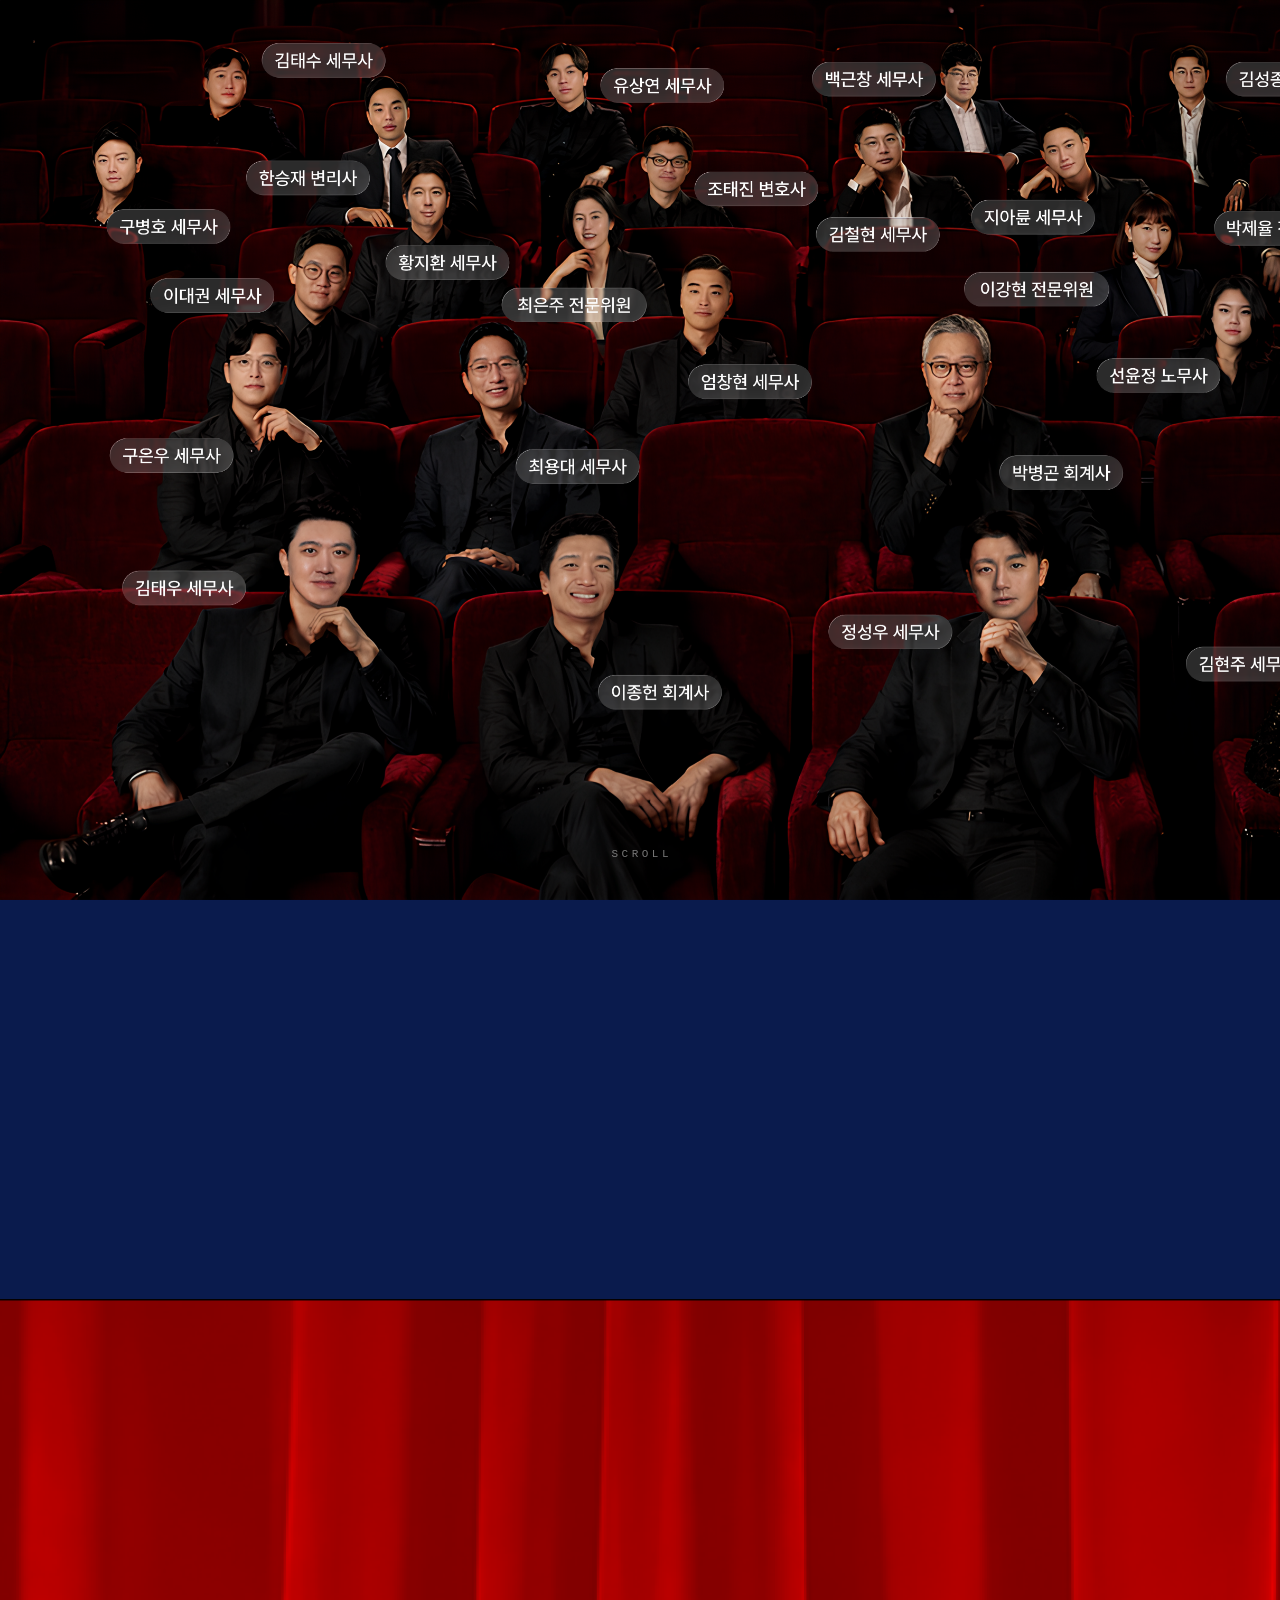
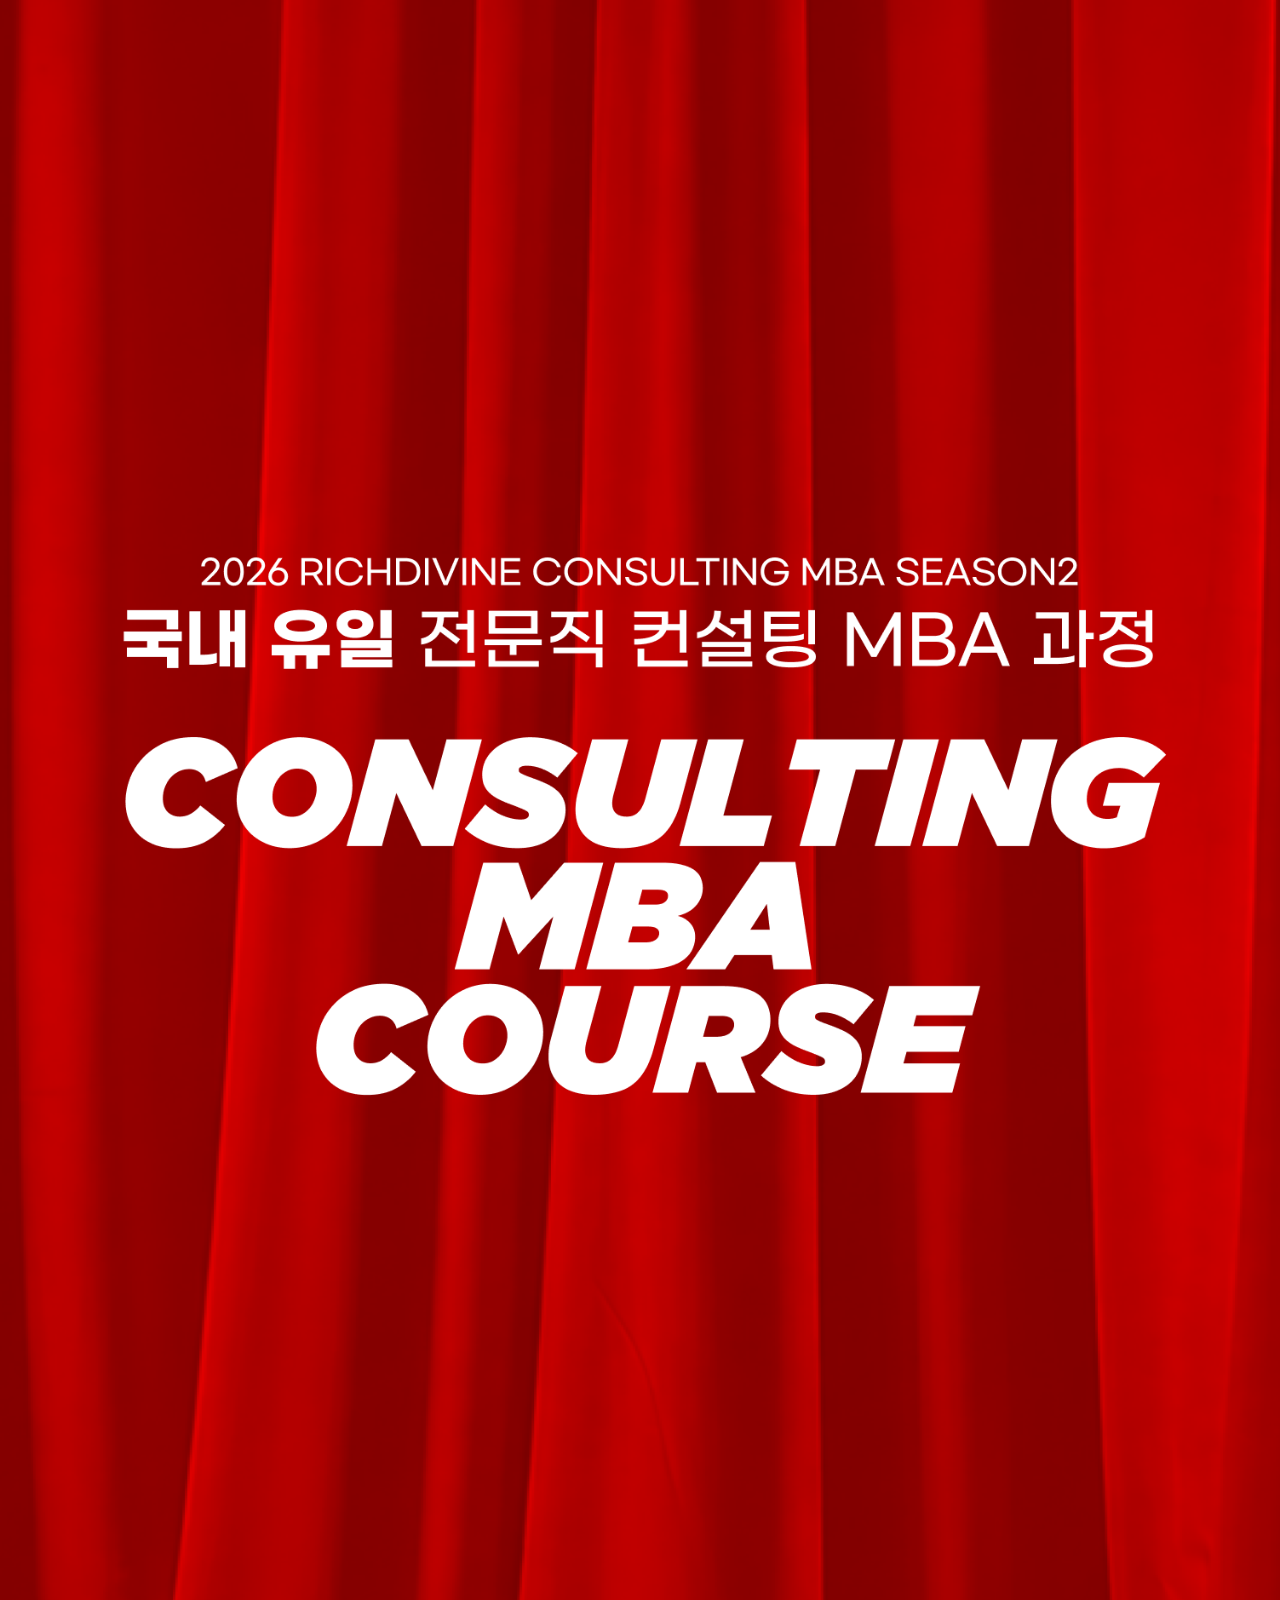
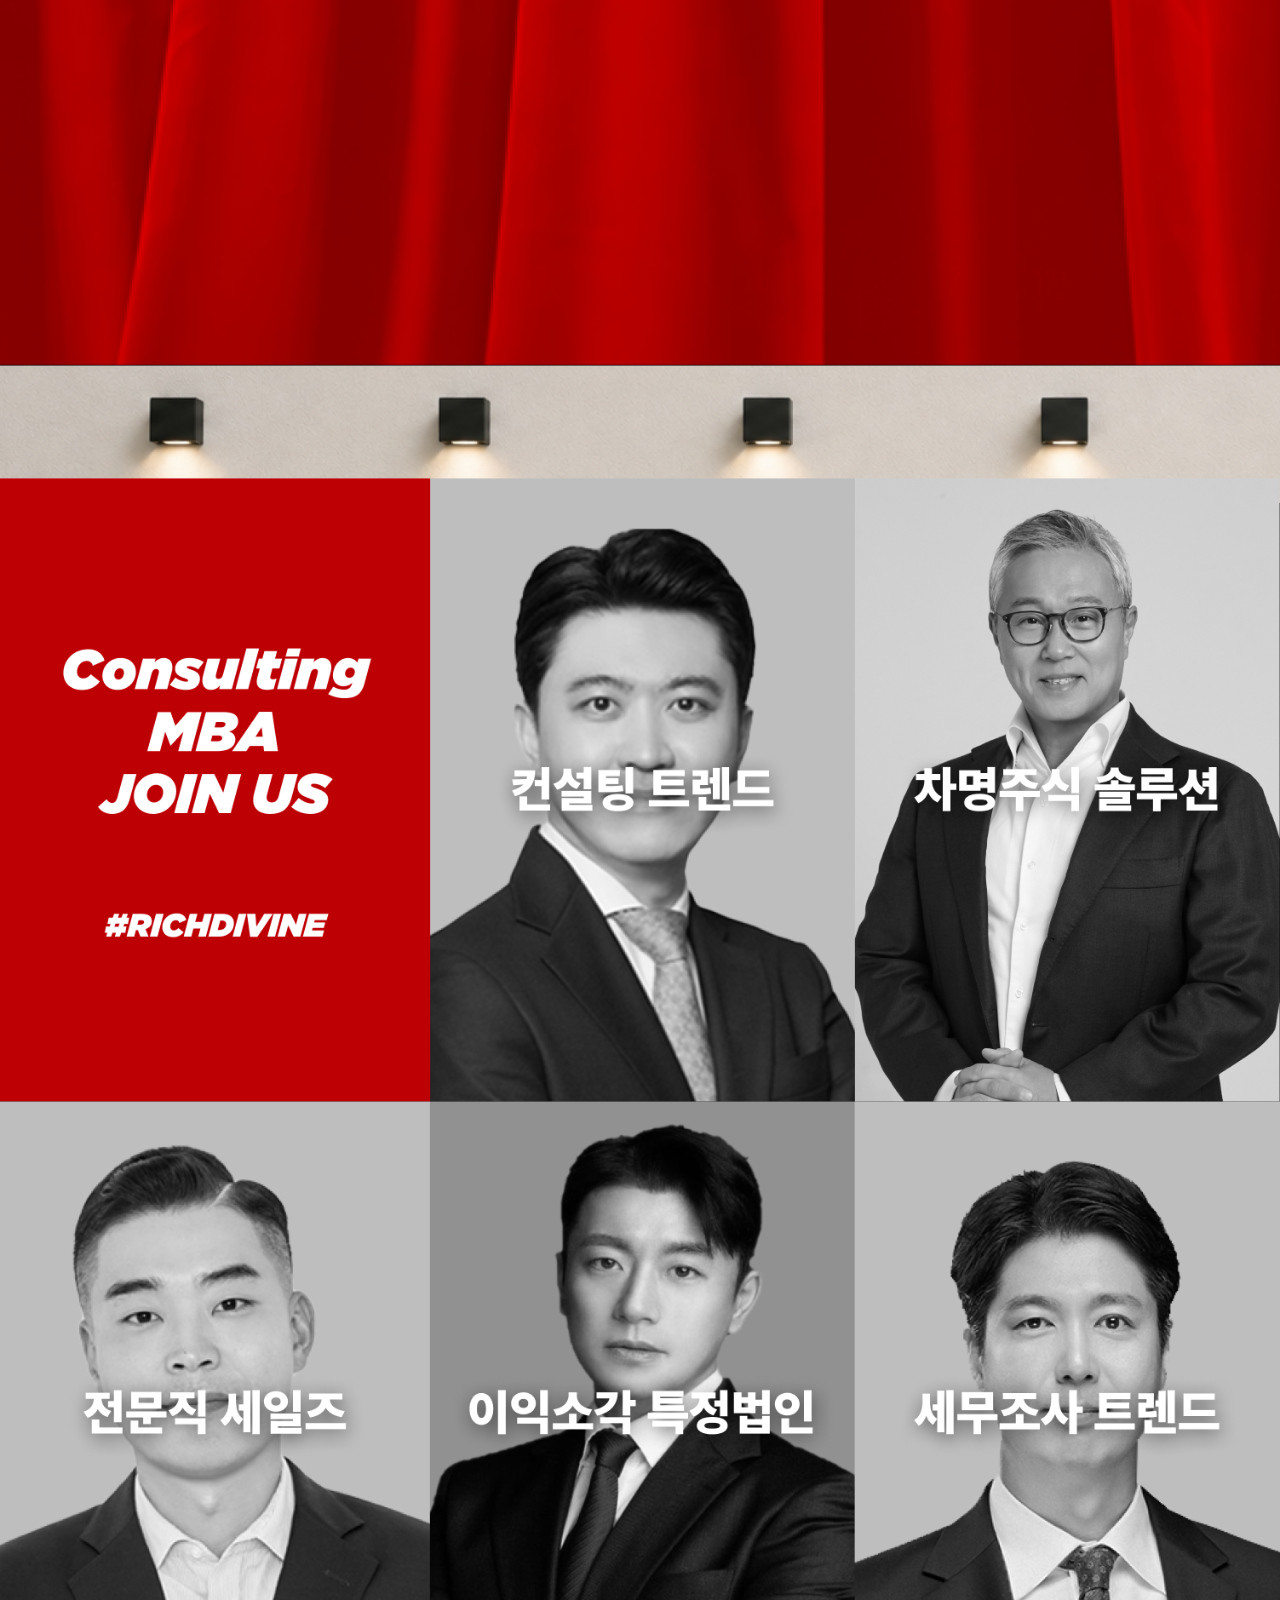
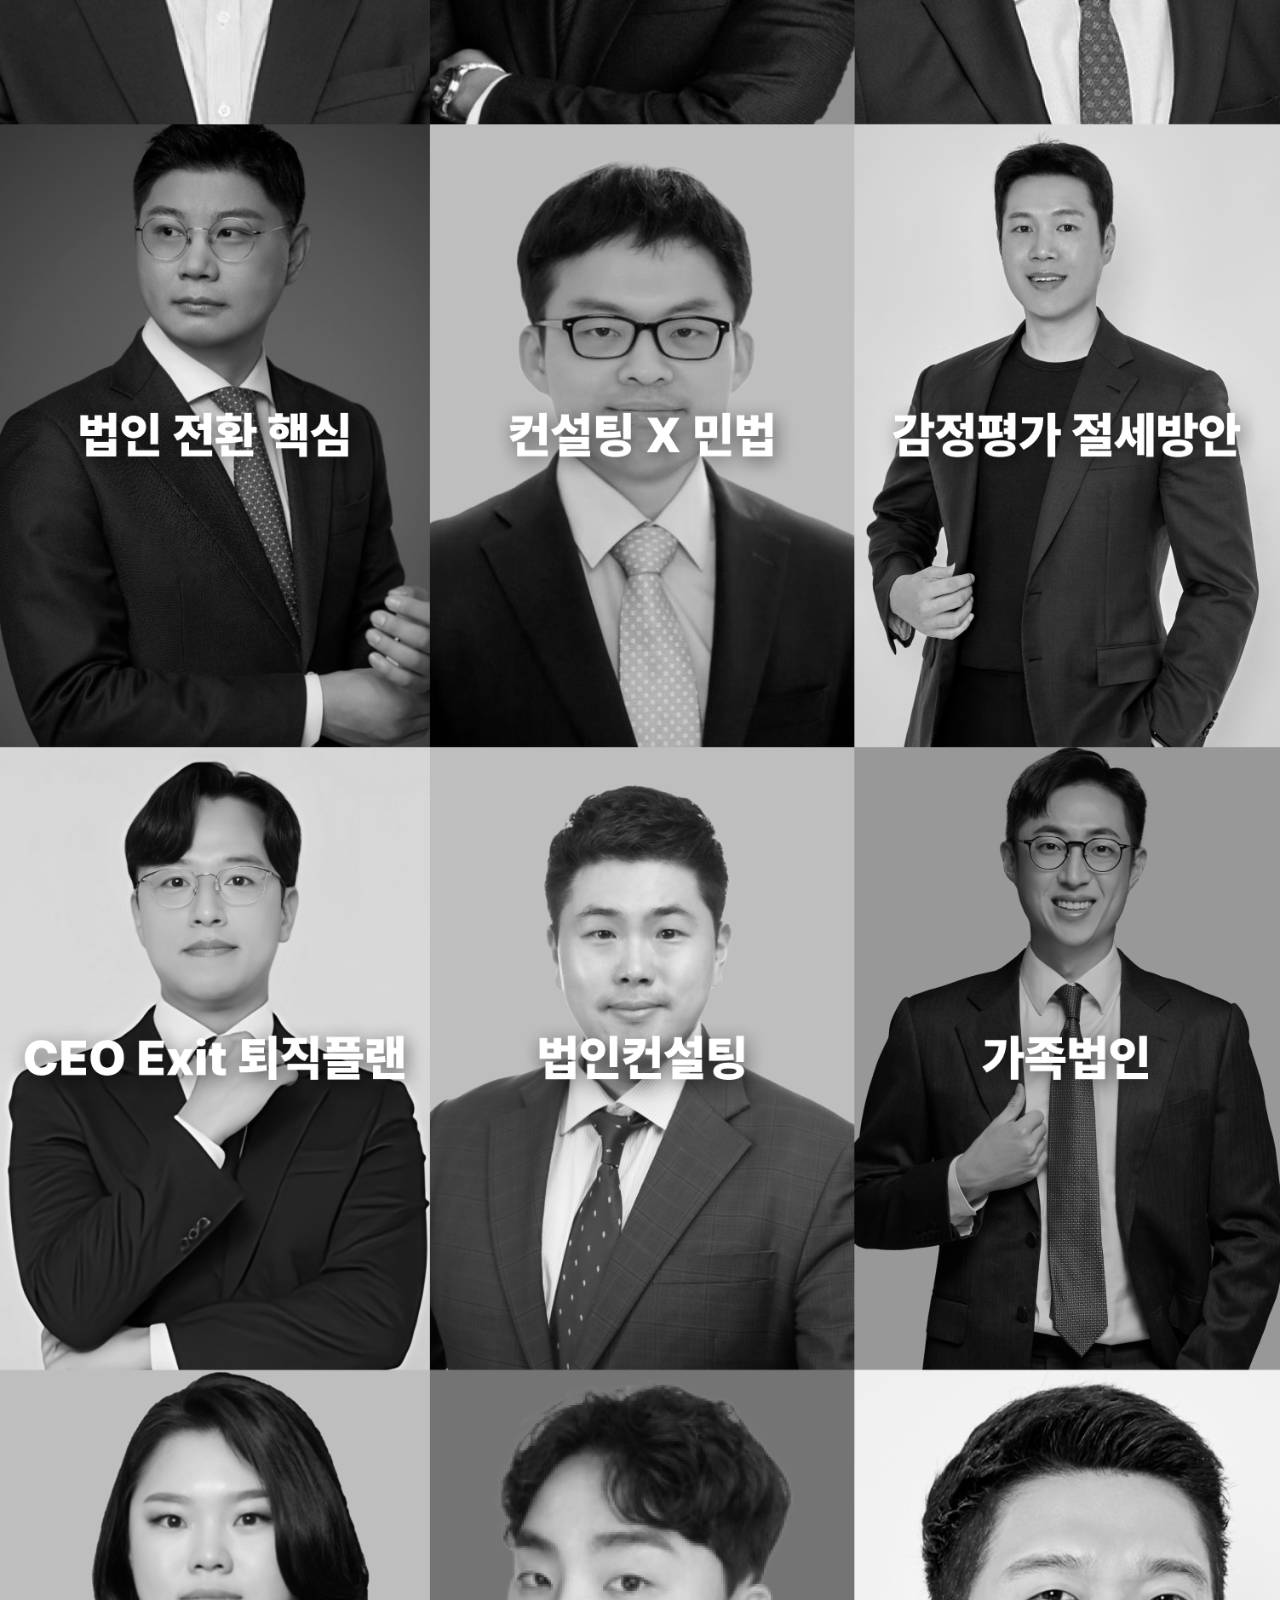
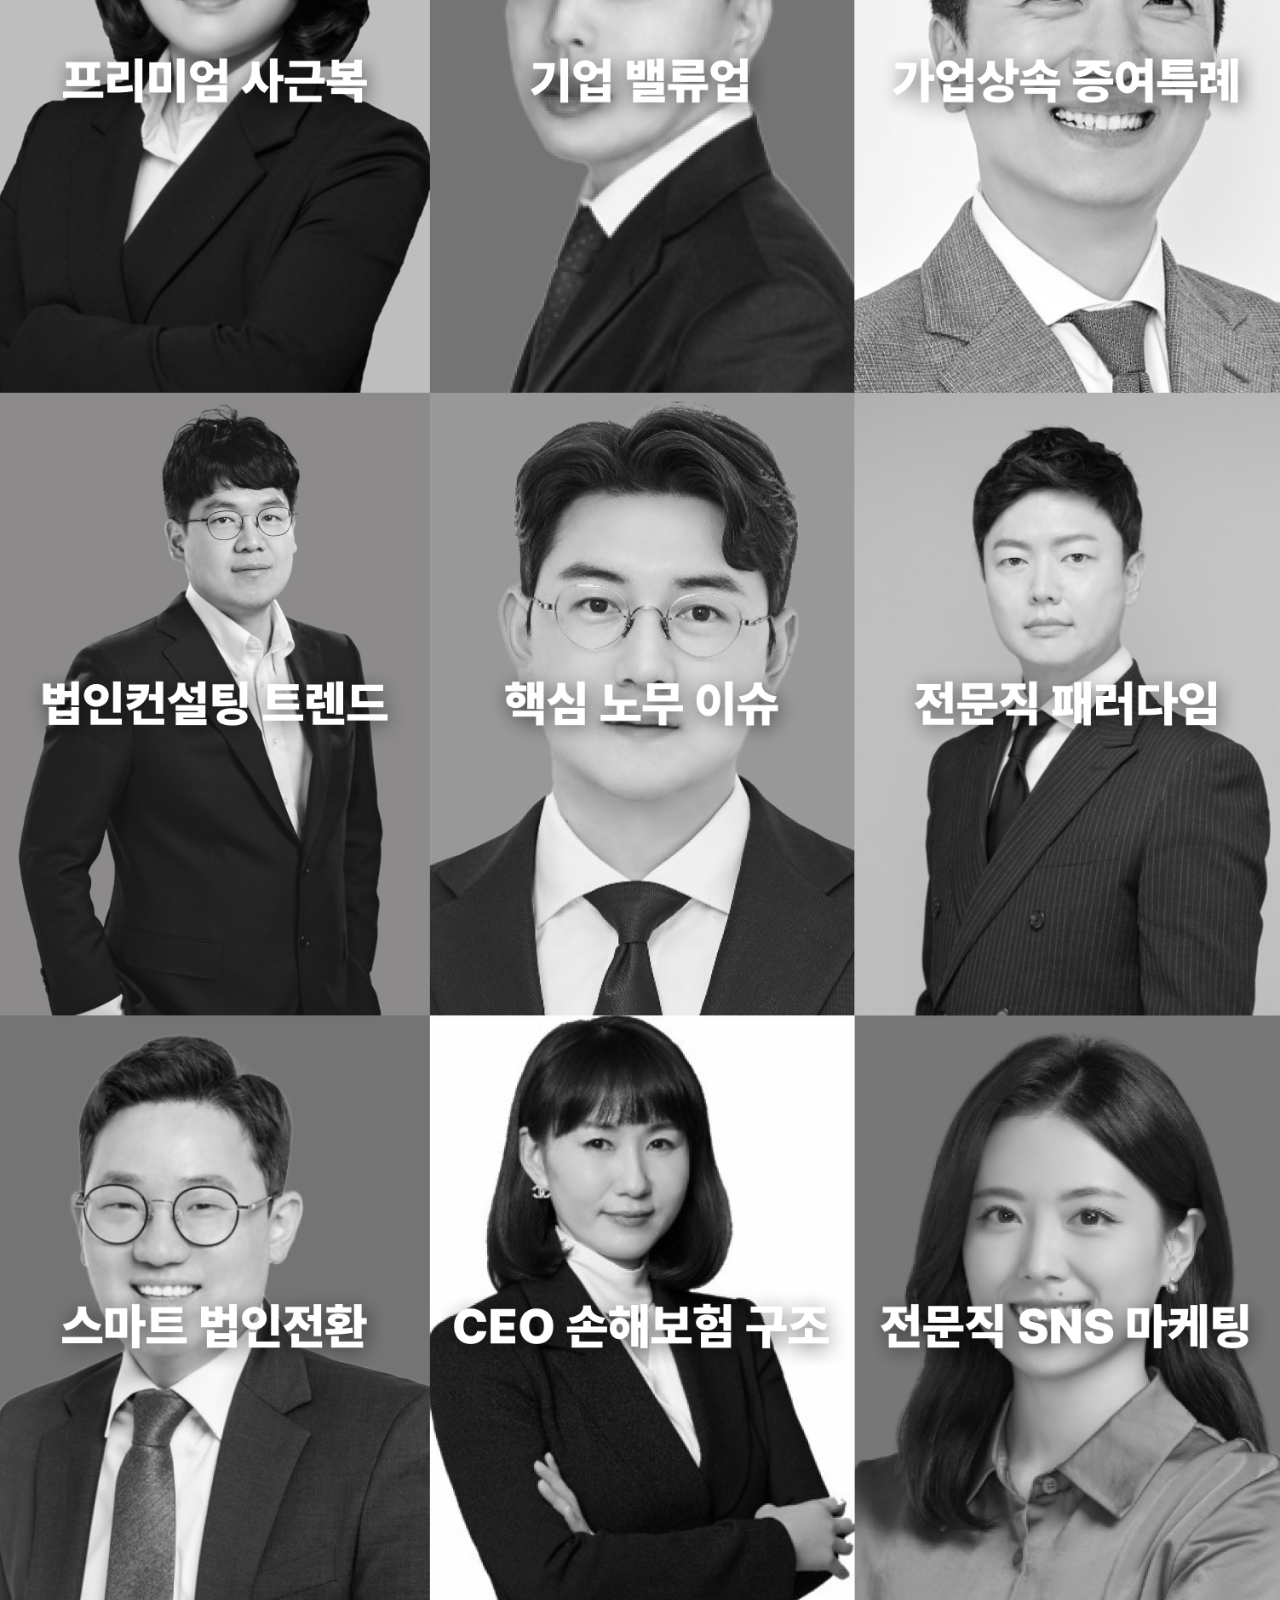
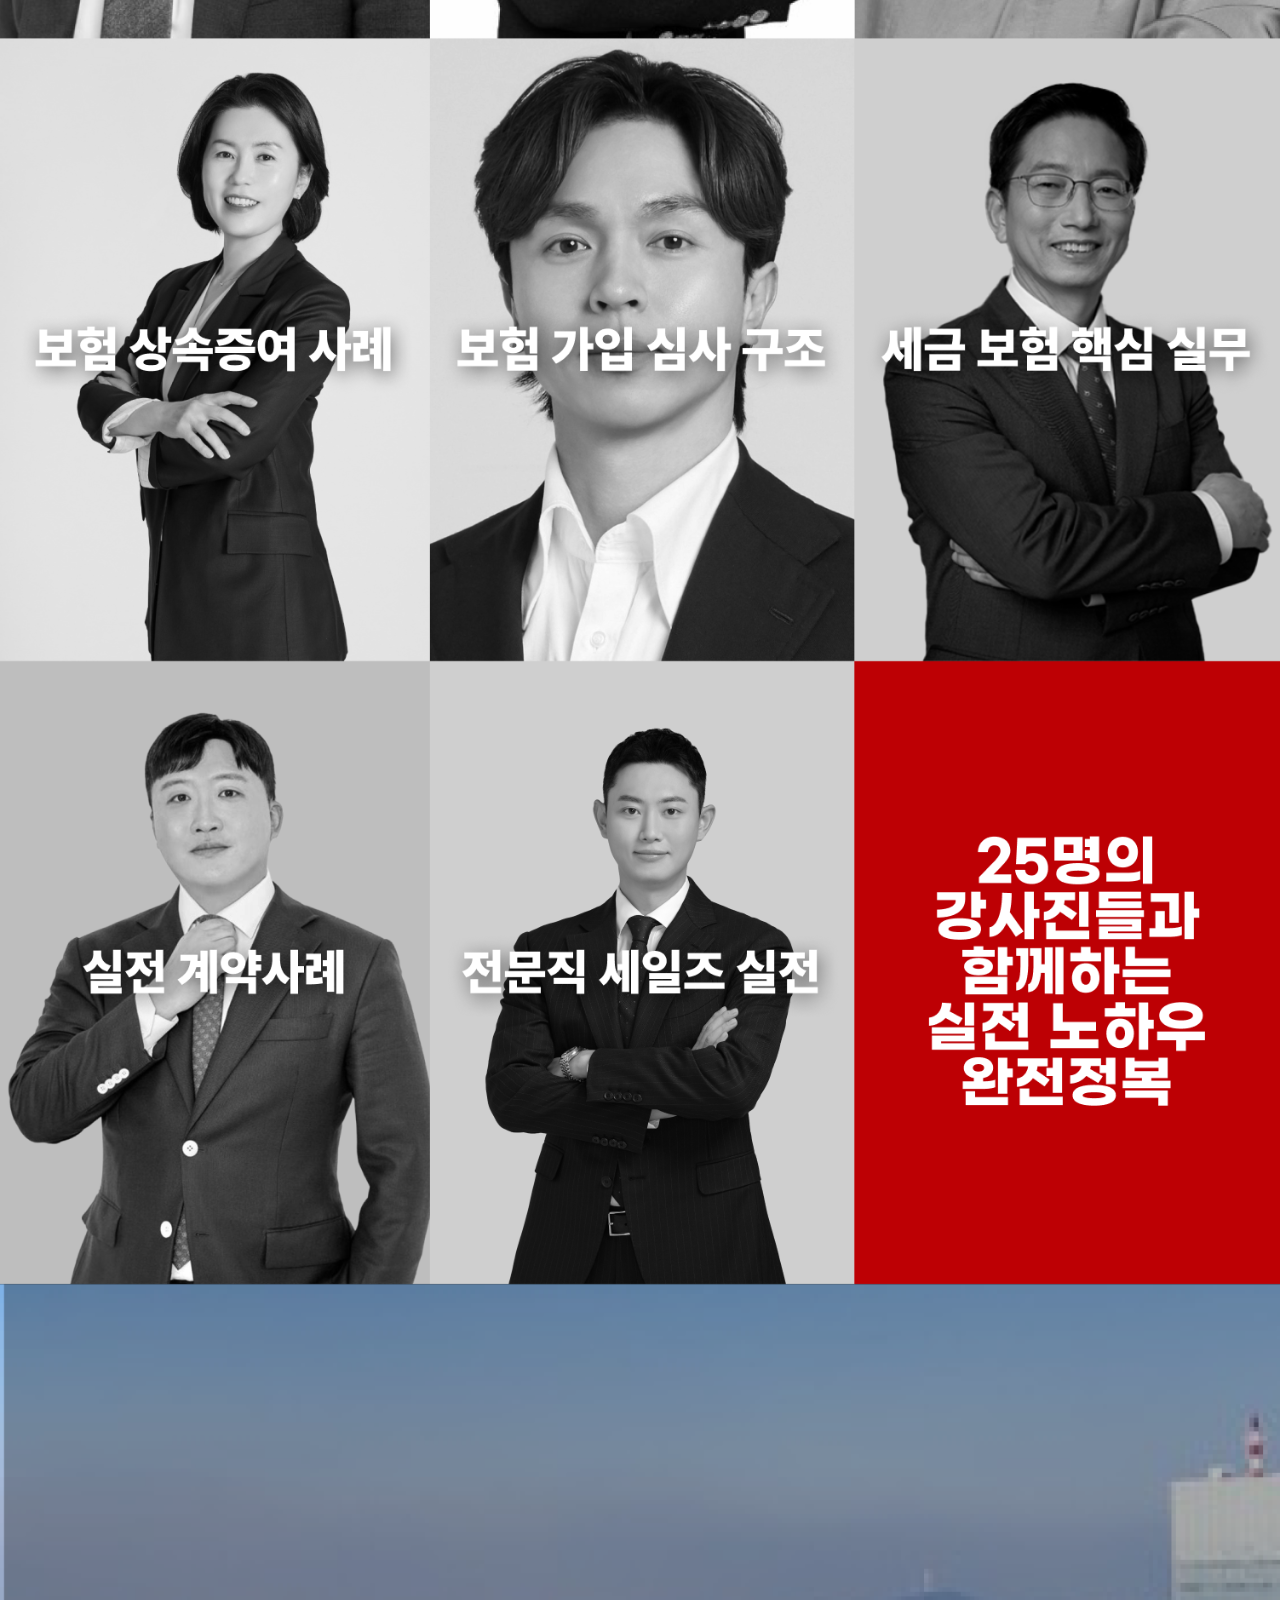
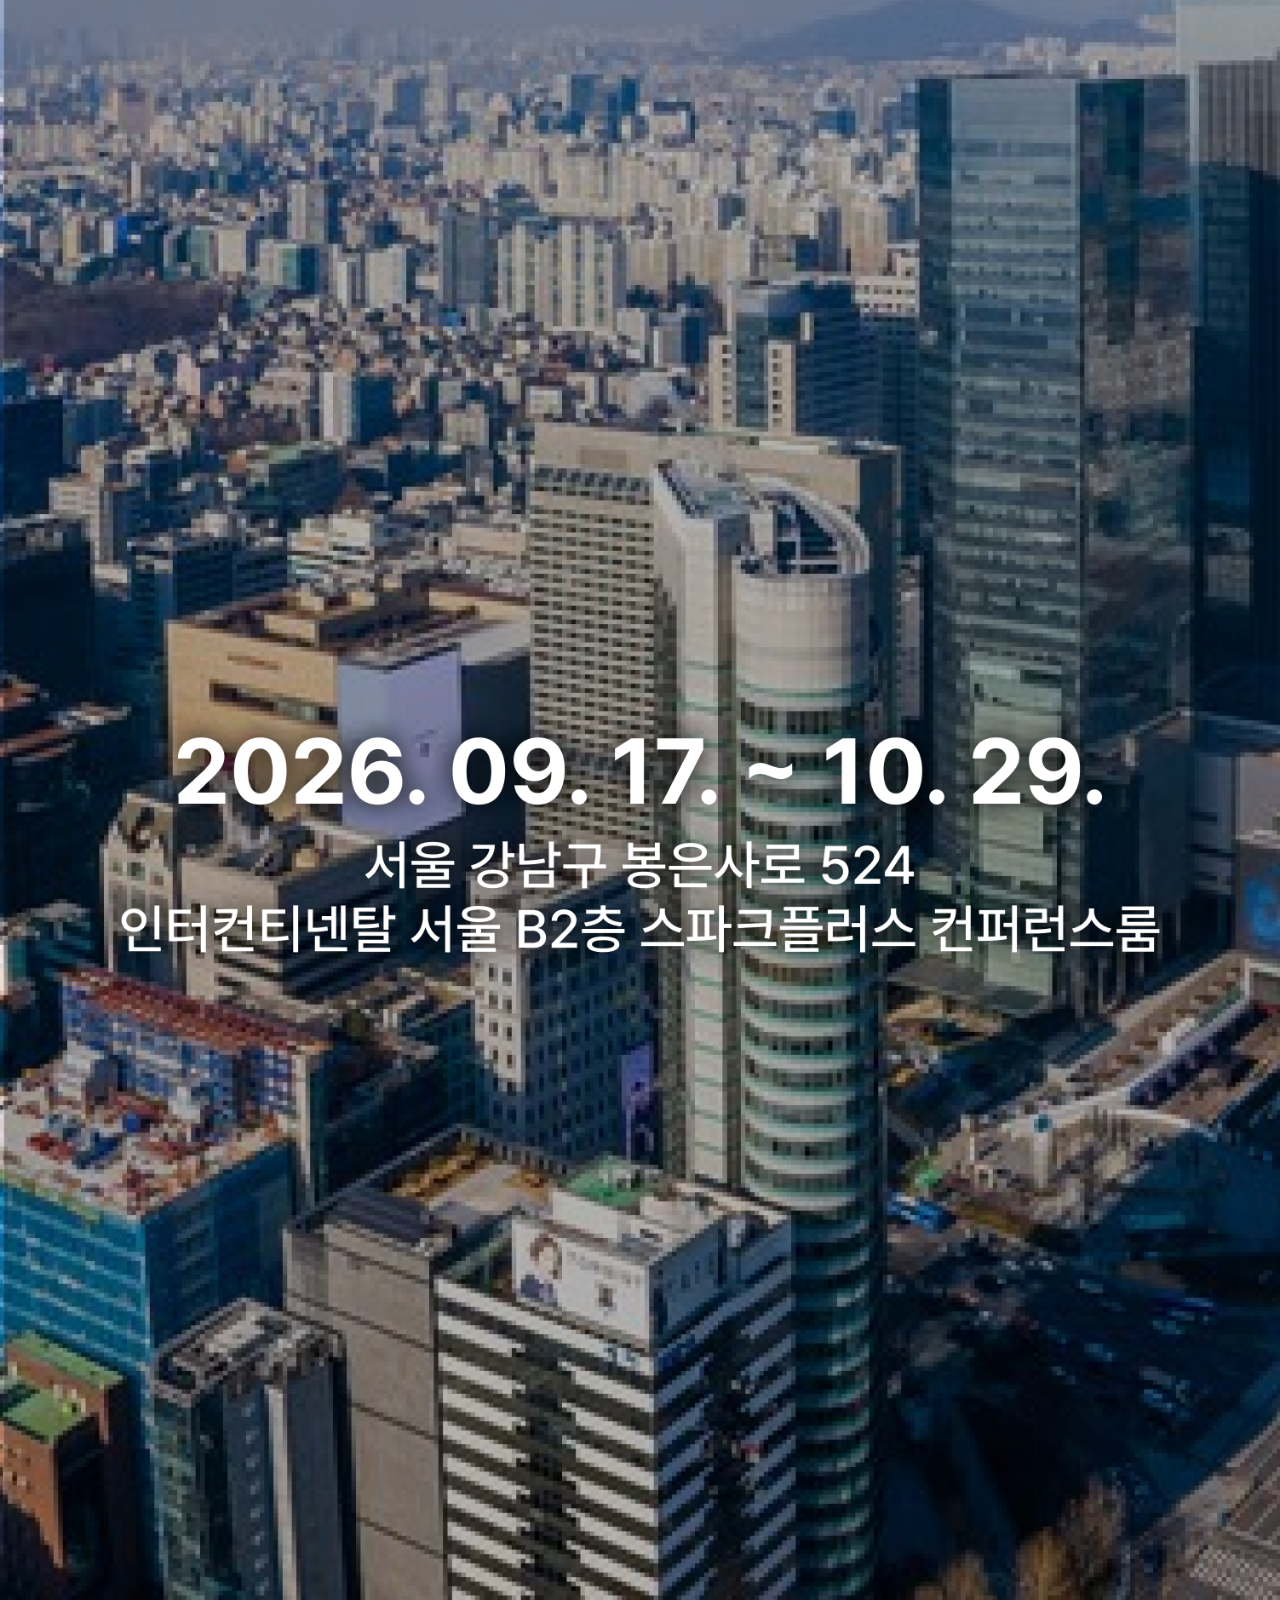
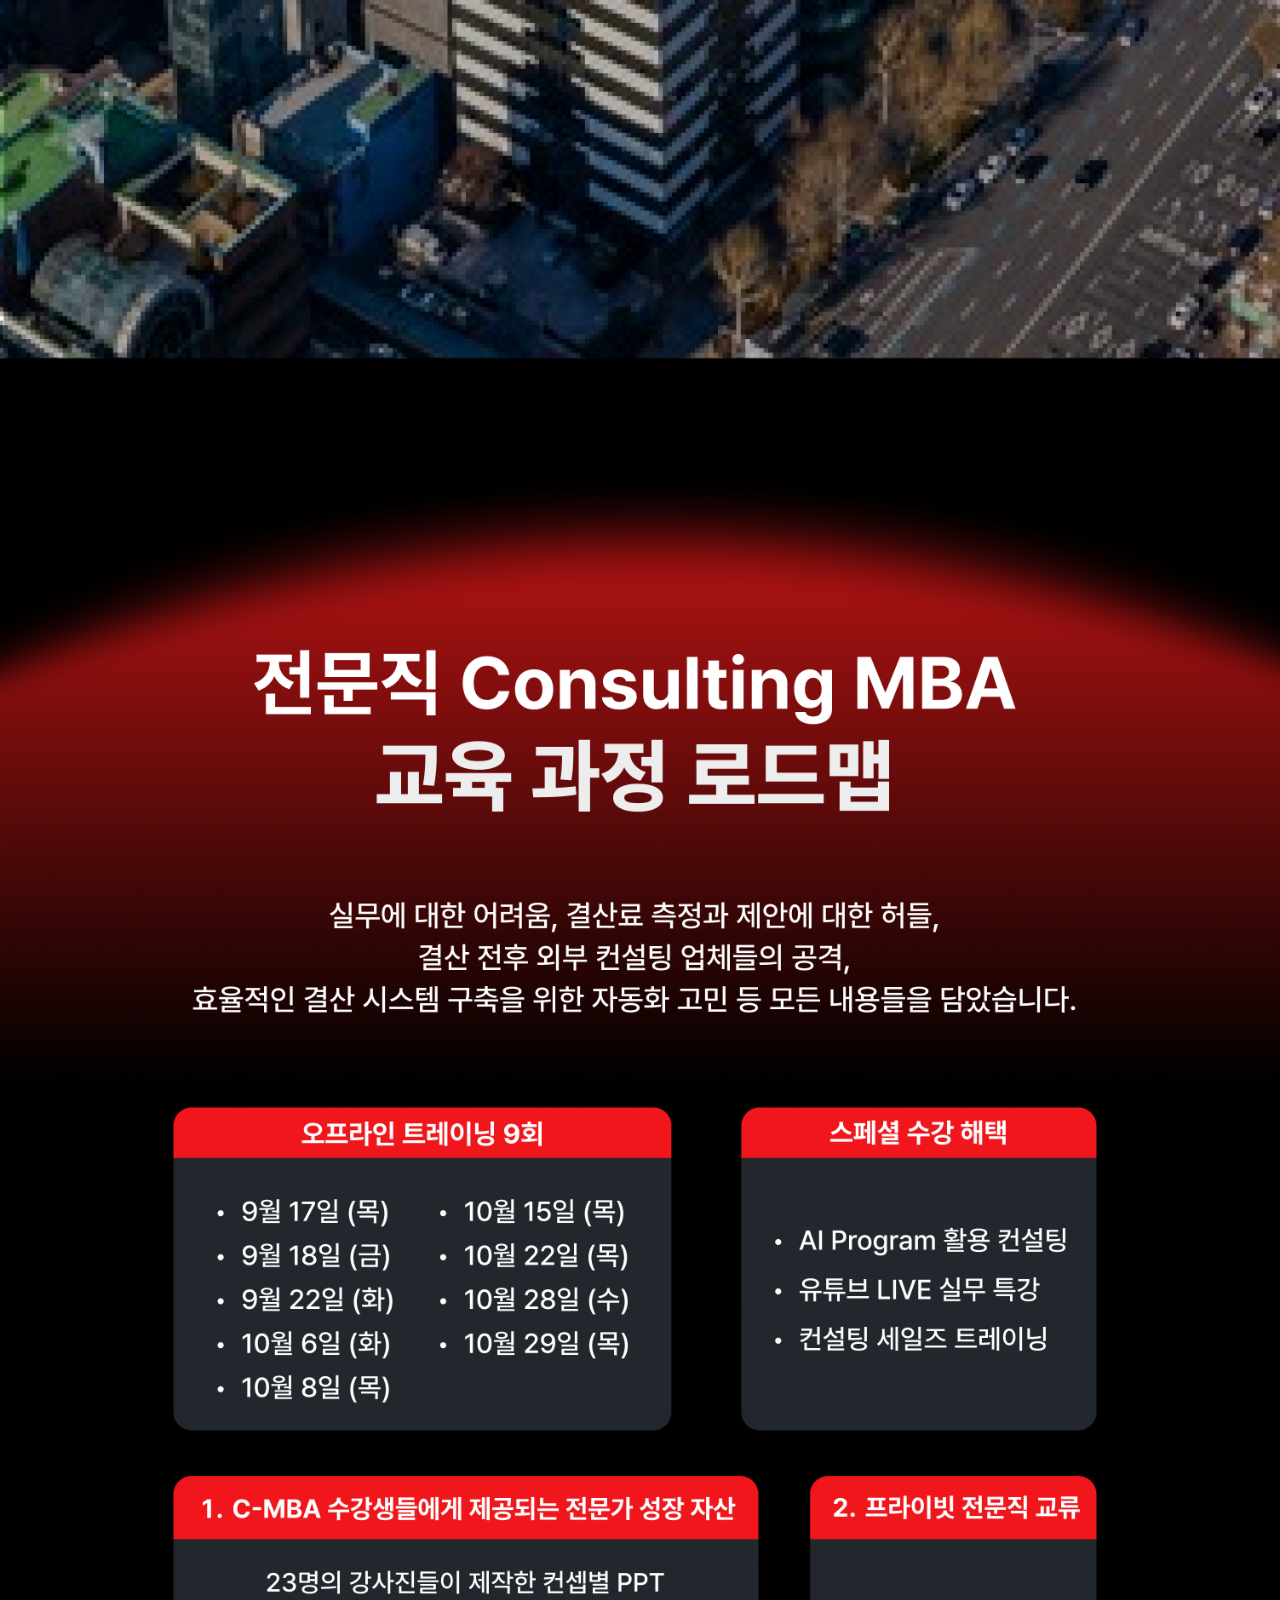
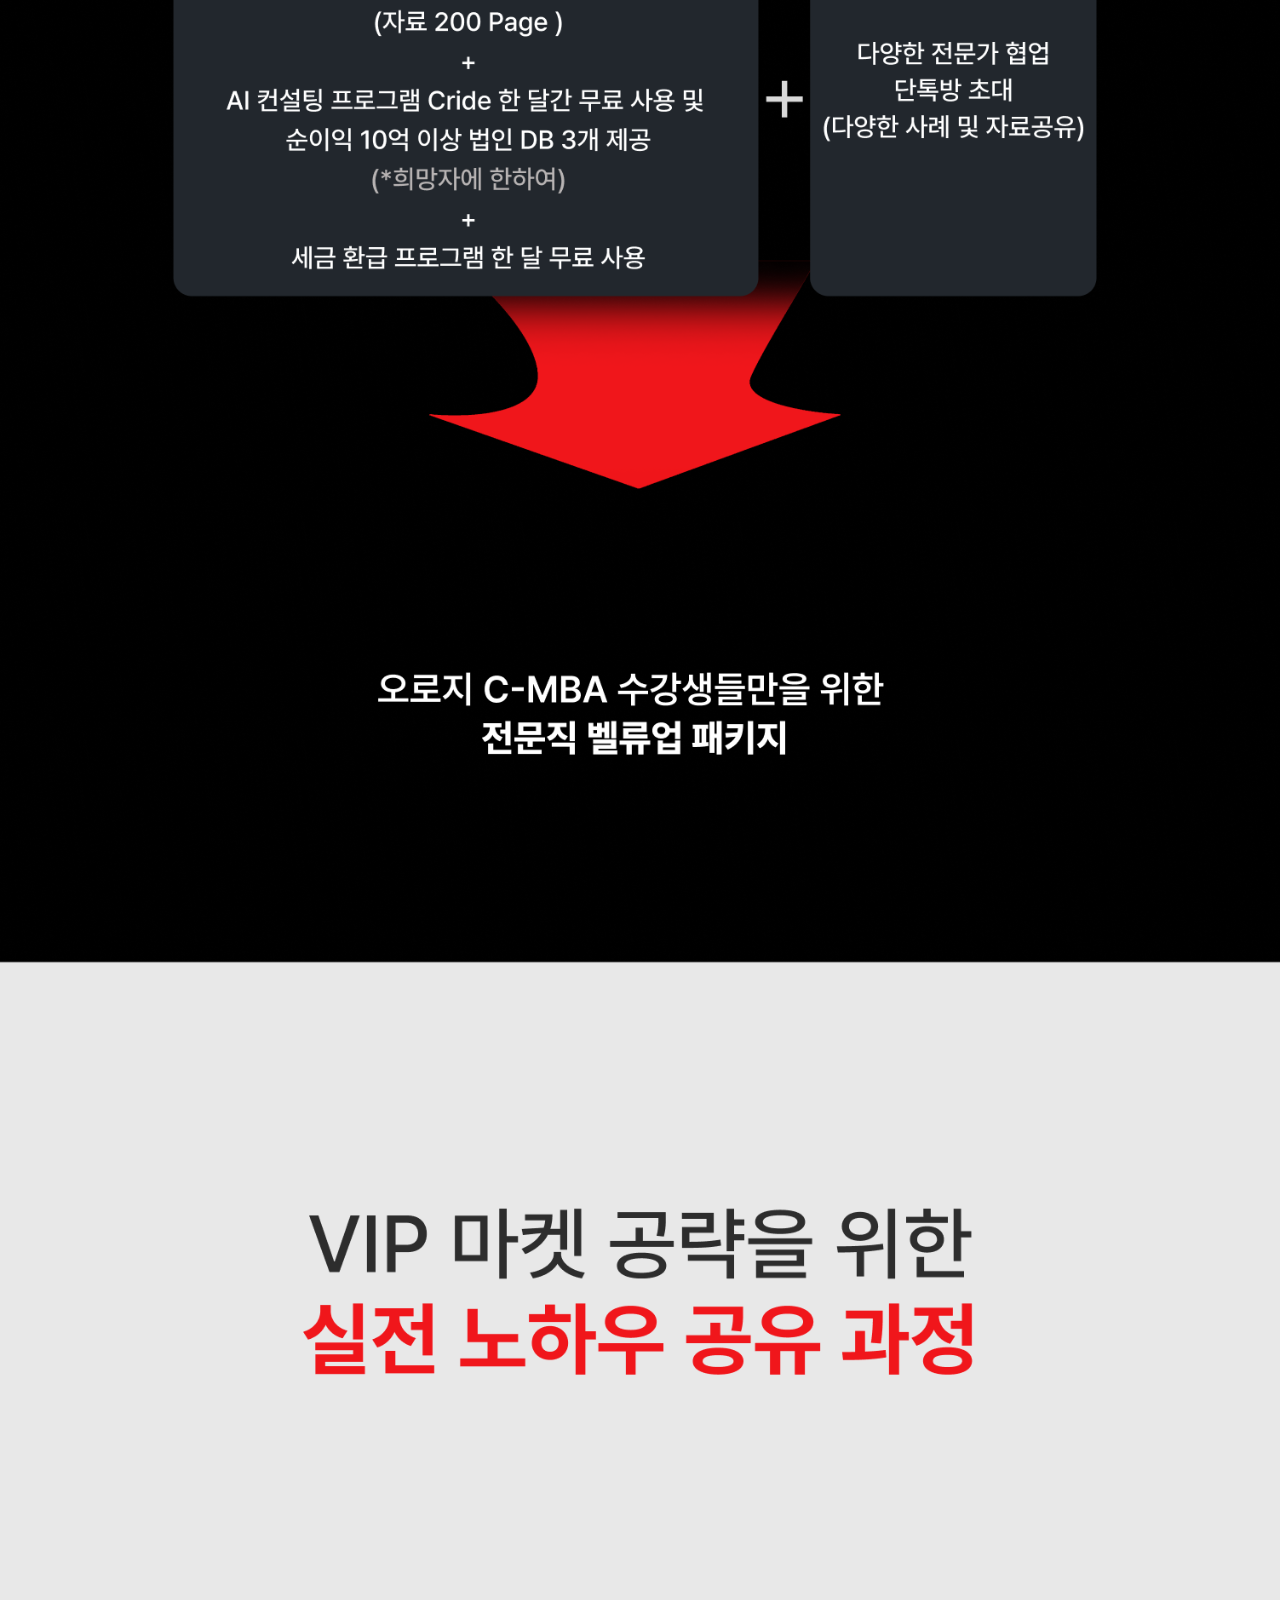
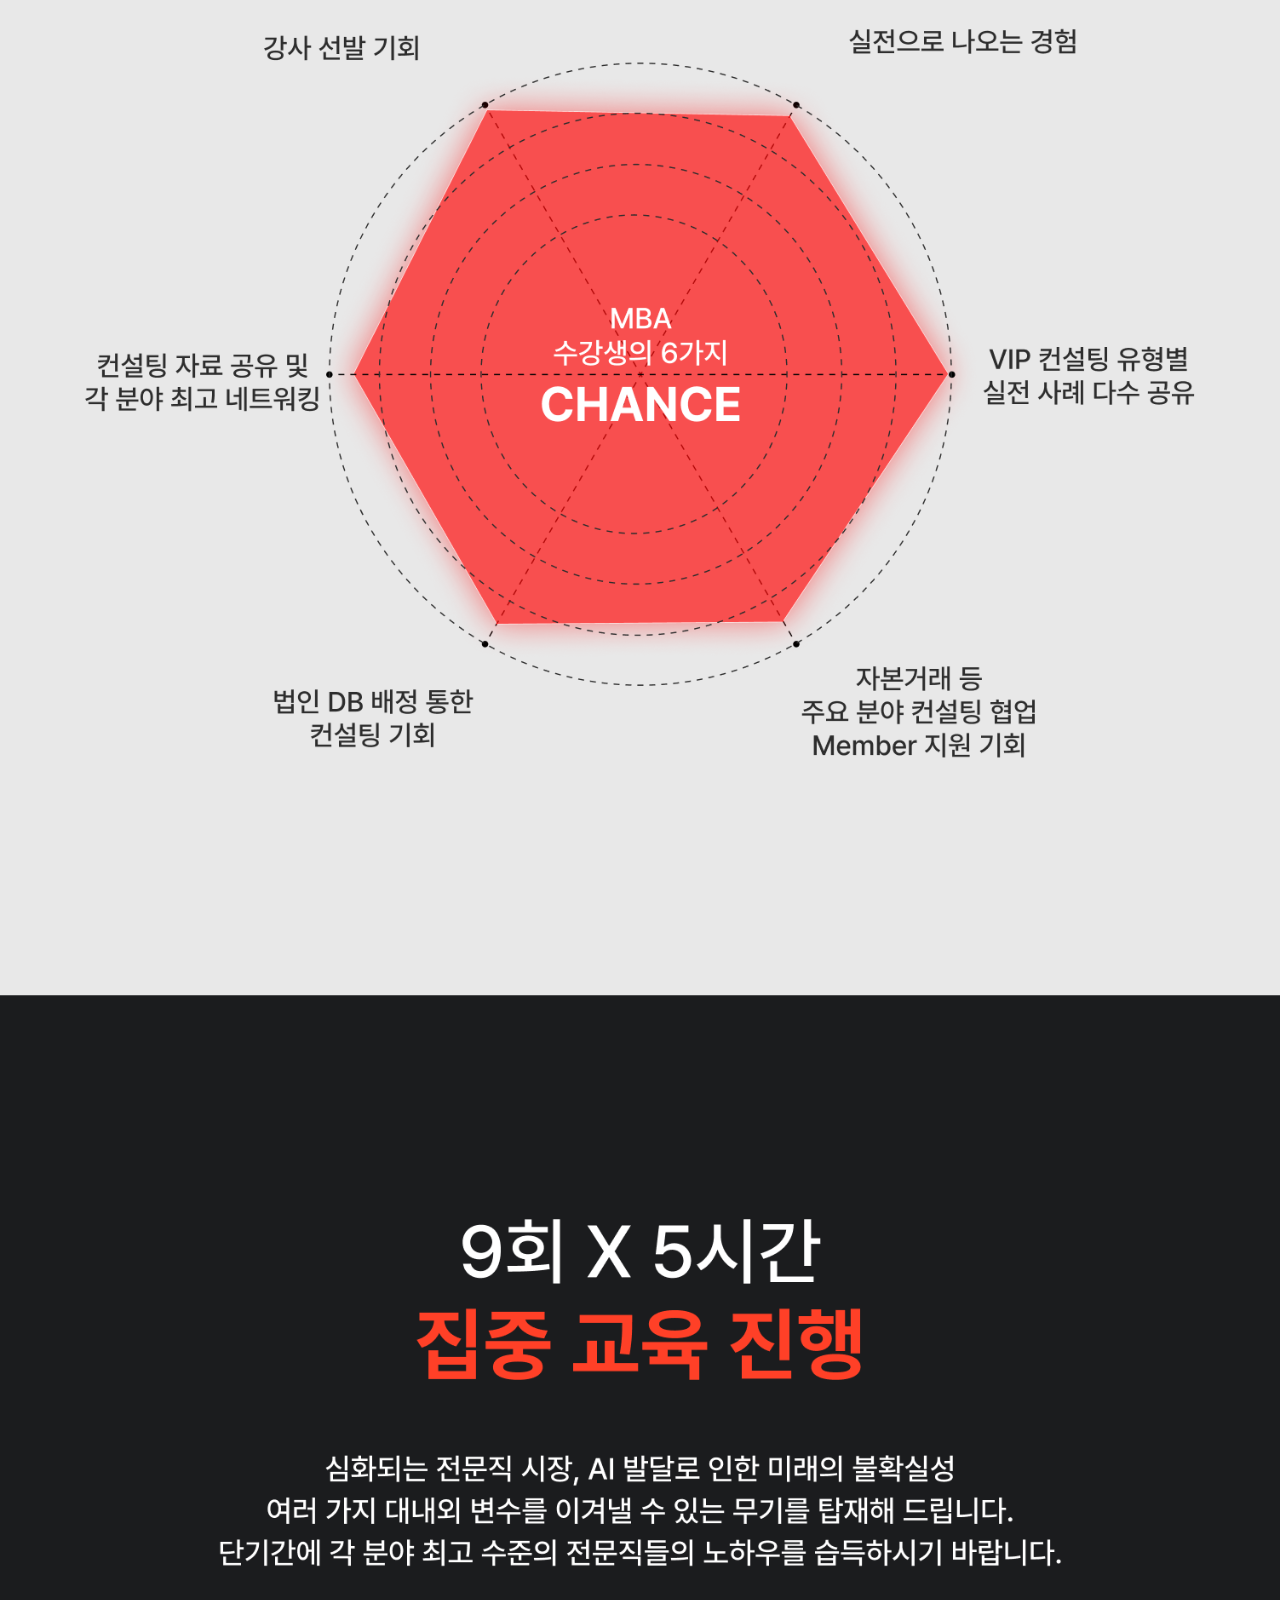
==== index.html @ c6b024bb "Add files via upload" ====
<!doctype html>
<html lang="ko" class="no-js">
<head>
<meta charset="utf-8" />
<meta name="viewport" content="width=device-width, initial-scale=1, viewport-fit=cover" />
<script>document.documentElement.classList.remove('no-js');</script>
<title>2026 하반기 라인업 — 캐스트</title>
<meta name="description" content="2026 하반기 라인업 캐스트. 극장에 모인 세무사와 회계사들의 이야기." />
<meta name="theme-color" content="#0A1B4D" />

<link rel="stylesheet" href="style.css" />
</head>
<body>

<!-- ─────────────────────────  1) 캐스트 수평 스크롤  ───────────────────────── -->
<section class="cast-carousel" id="cast" aria-label="라인업 캐스트">
  <div class="cast-carousel__sticky">
    <div class="cast-carousel__container">
      <img class="cast-carousel__img"
           src="images/lineup-cast.png"
           loading="eager" decoding="async"
           alt="2026 하반기 라인업에 참여하는 세무사와 회계사들" />
    </div>
    <div class="cast-carousel__scroll-hint">
      <span class="scroll-hint__text">SCROLL</span>
    </div>
  </div>
</section>

<!-- ─────────────────────────  2) 풀 페이지 랜딩  ───────────────────────── -->
<section class="lineup-full" id="full" aria-label="전체 라인업">
  <img class="lineup-full__img"
       src="images/lineup-full.png"
       loading="lazy" decoding="async"
       alt="2026 하반기 라인업 전체 페이지" />
</section>

<script src="main.js" defer></script>
</body>
</html>
---- style.css ----
/* =========================================================
   라인업 캐스트 랜딩페이지
   극장 좌석 사진 수평 스크롤 + 세로 랜딩페이지 이어짐
   ========================================================= */

/* ---------- Tokens ---------- */
:root {
  --navy-900: #08163F;
  --navy-800: #0A1B4D;
  --white: #FFFFFF;
  --w-88: rgba(255,255,255,.88);
  --w-62: rgba(255,255,255,.62);
  --w-46: rgba(255,255,255,.46);
  --w-30: rgba(255,255,255,.30);

  --ease-out: cubic-bezier(0.16, 1, 0.3, 1);
  --font-kr: "Pretendard Variable", Pretendard, -apple-system, BlinkMacSystemFont,
             "Apple SD Gothic Neo", "Malgun Gothic", system-ui, sans-serif;
  --font-mono: ui-monospace, SFMono-Regular, "SF Mono", "Cascadia Mono",
               "Consolas", "Liberation Mono", Menlo, monospace;
}

/* ---------- Reset ---------- */
*,*::before,*::after { box-sizing: border-box; }
html {
  scroll-behavior: smooth;
  -webkit-text-size-adjust: 100%;
}
body {
  margin: 0;
  font-family: var(--font-kr);
  color: var(--w-88);
  background: var(--navy-800);
  overflow-x: hidden;
  -webkit-font-smoothing: antialiased;
}
img { max-width: 100%; }
h1,h2,p,ol,li { margin: 0; padding: 0; }
a { color: inherit; text-decoration: none; }

/* =========================================================
   1) 캐스트 수평 스크롤
   ========================================================= */
/* 세로로 긴 트랙이 가로 이동에 쓸 스크롤 거리를 만든다.
   JS가 --track-h 를 이미지 실제 비율에 맞춰 다시 잡아준다. */
.cast-carousel {
  position: relative;
  height: var(--track-h, 300vh);
  background: var(--navy-800);
}

/* 트랙을 스크롤하는 동안 화면에 고정되는 실제 뷰포트 */
.cast-carousel__sticky {
  position: sticky;
  top: 0;
  height: 100vh;
  height: 100svh;
  overflow: hidden;
}

.cast-carousel__scroll-hint {
  position: absolute;
  bottom: 40px;
  left: 50%;
  transform: translateX(-50%);
  z-index: 10;
  opacity: 0;
  animation: scroll-hint-fade-in 1.2s var(--ease-out) 2s forwards;
}

.scroll-hint__text {
  display: block;
  font-family: var(--font-mono);
  font-size: 11px;
  letter-spacing: .32em;
  text-indent: .32em;
  color: var(--w-46);
}

@keyframes scroll-hint-fade-in {
  0% { opacity: 0; }
  100% { opacity: 1; }
}

.cast-carousel__container {
  display: flex;
  height: 100%;
  transform: translate3d(0, 0, 0);
  will-change: transform;
  align-items: stretch;
}

.cast-carousel__img {
  flex-shrink: 0;
  height: 100%;
  width: auto;
  /* 리셋의 img{max-width:100%}가 이미지를 화면 폭으로 눌러버리면
     넘치는 폭이 0이 되어 가로로 밀 거리가 사라진다. 반드시 풀어줄 것. */
  max-width: none;
  display: block;
}

/* =========================================================
   2) 풀 페이지 랜딩
   ========================================================= */
.lineup-full {
  position: relative;
  width: 100%;
  overflow: hidden;
  background: var(--navy-800);
}

.lineup-full__img {
  display: block;
  width: 100%;
  height: auto;
  object-fit: cover;
}

/* =========================================================
   모션 최소화
   ========================================================= */
@media (prefers-reduced-motion: reduce) {
  html { scroll-behavior: auto; }
  *,*::before,*::after {
    animation-duration: .001ms !important;
    animation-iteration-count: 1 !important;
    transition-duration: .001ms !important;
  }
  .cast-carousel__img { opacity: 1 !important; }
  .cast-carousel__scroll-hint { opacity: 1 !important; }
  /* 가로 이동을 하지 않으므로 트랙을 한 화면으로 줄이고 가로 스크롤로 대체한다 */
  .cast-carousel { height: auto !important; }
  .cast-carousel__sticky { position: static; overflow-x: auto; }
  .cast-carousel__container { transform: none !important; }
}
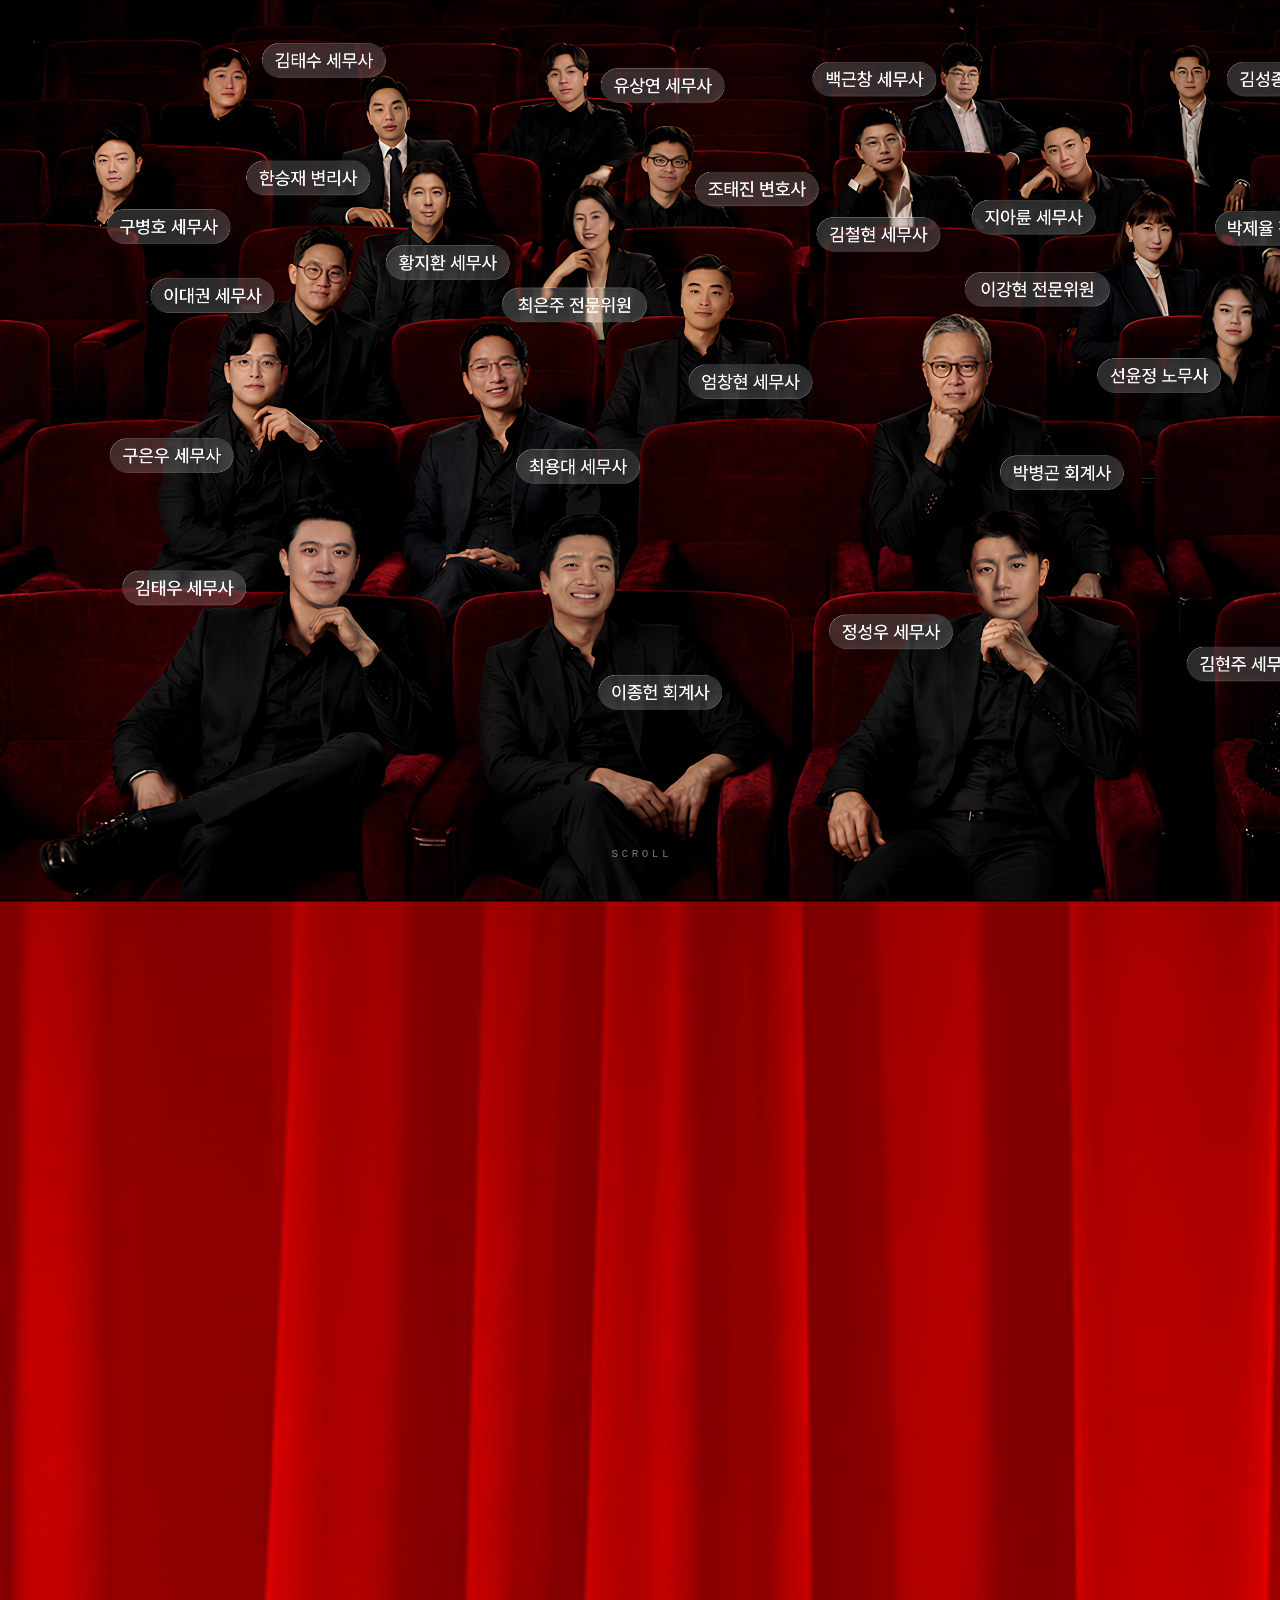
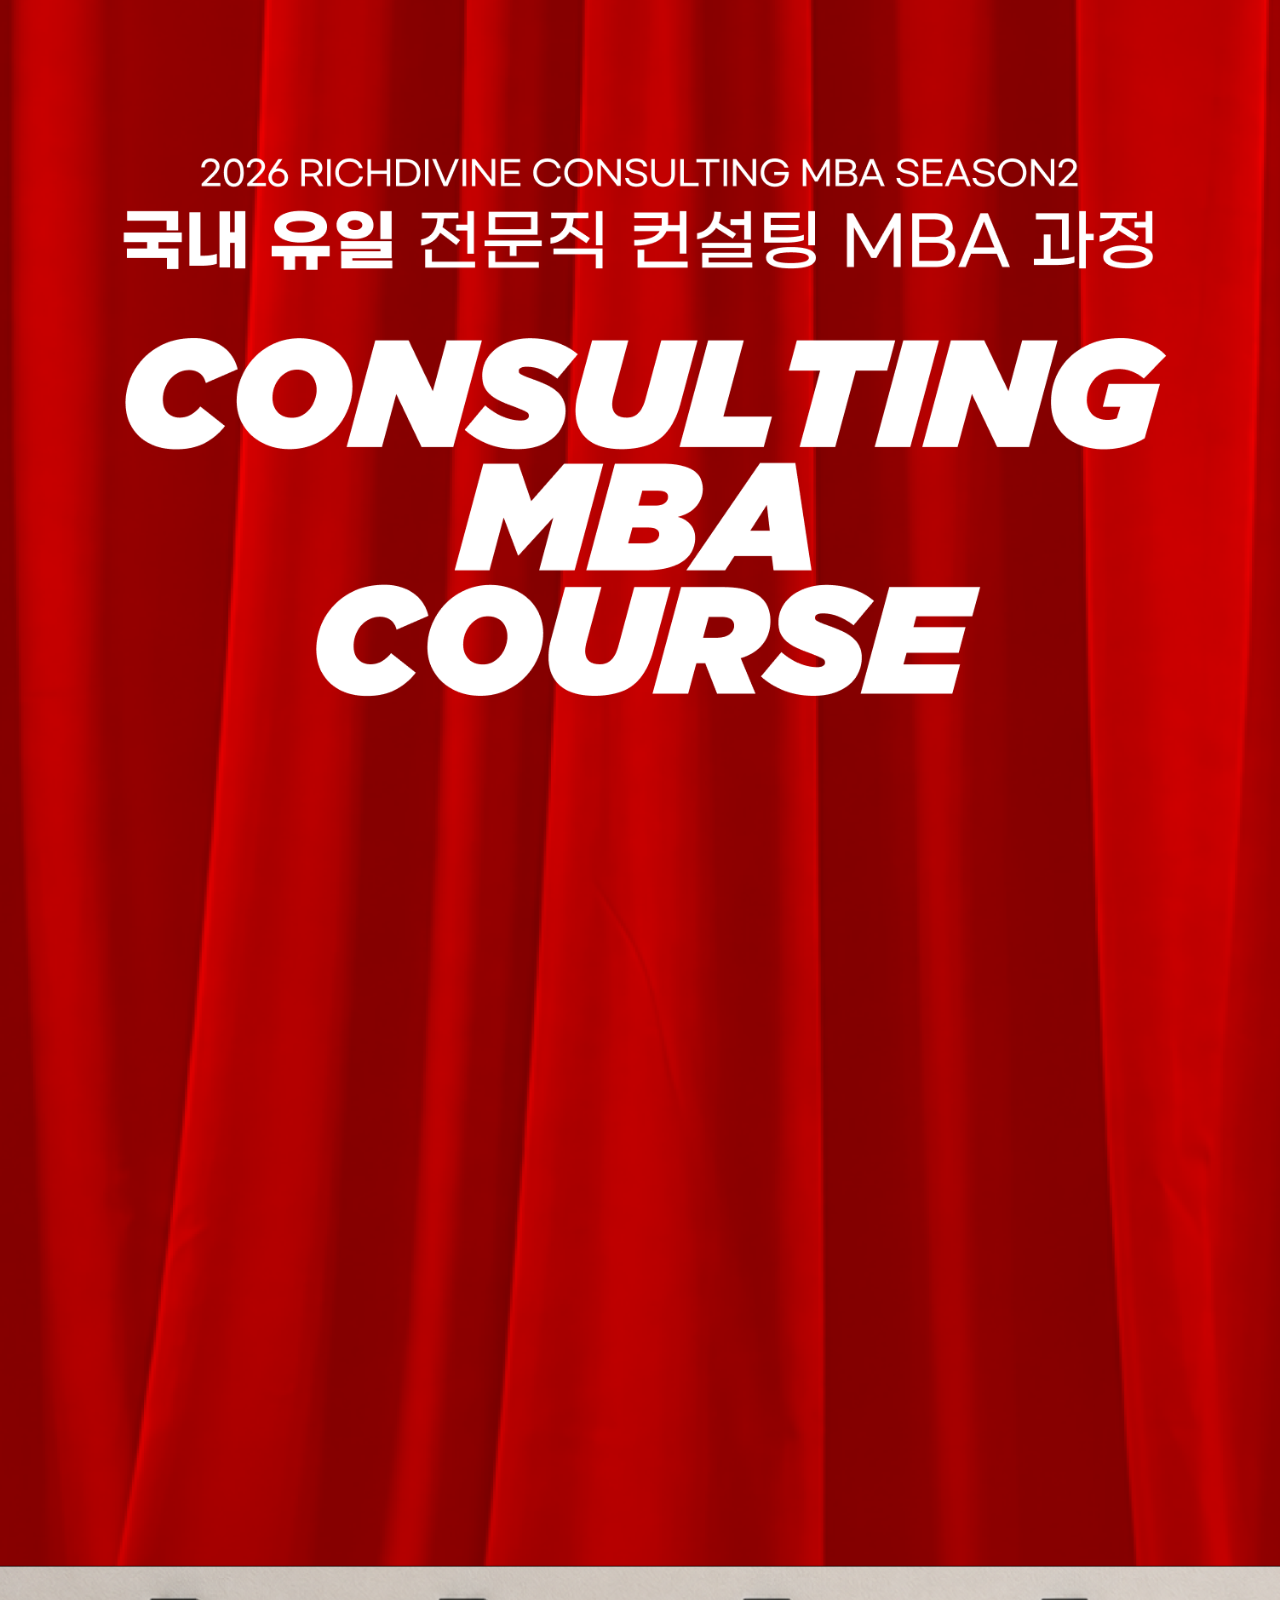
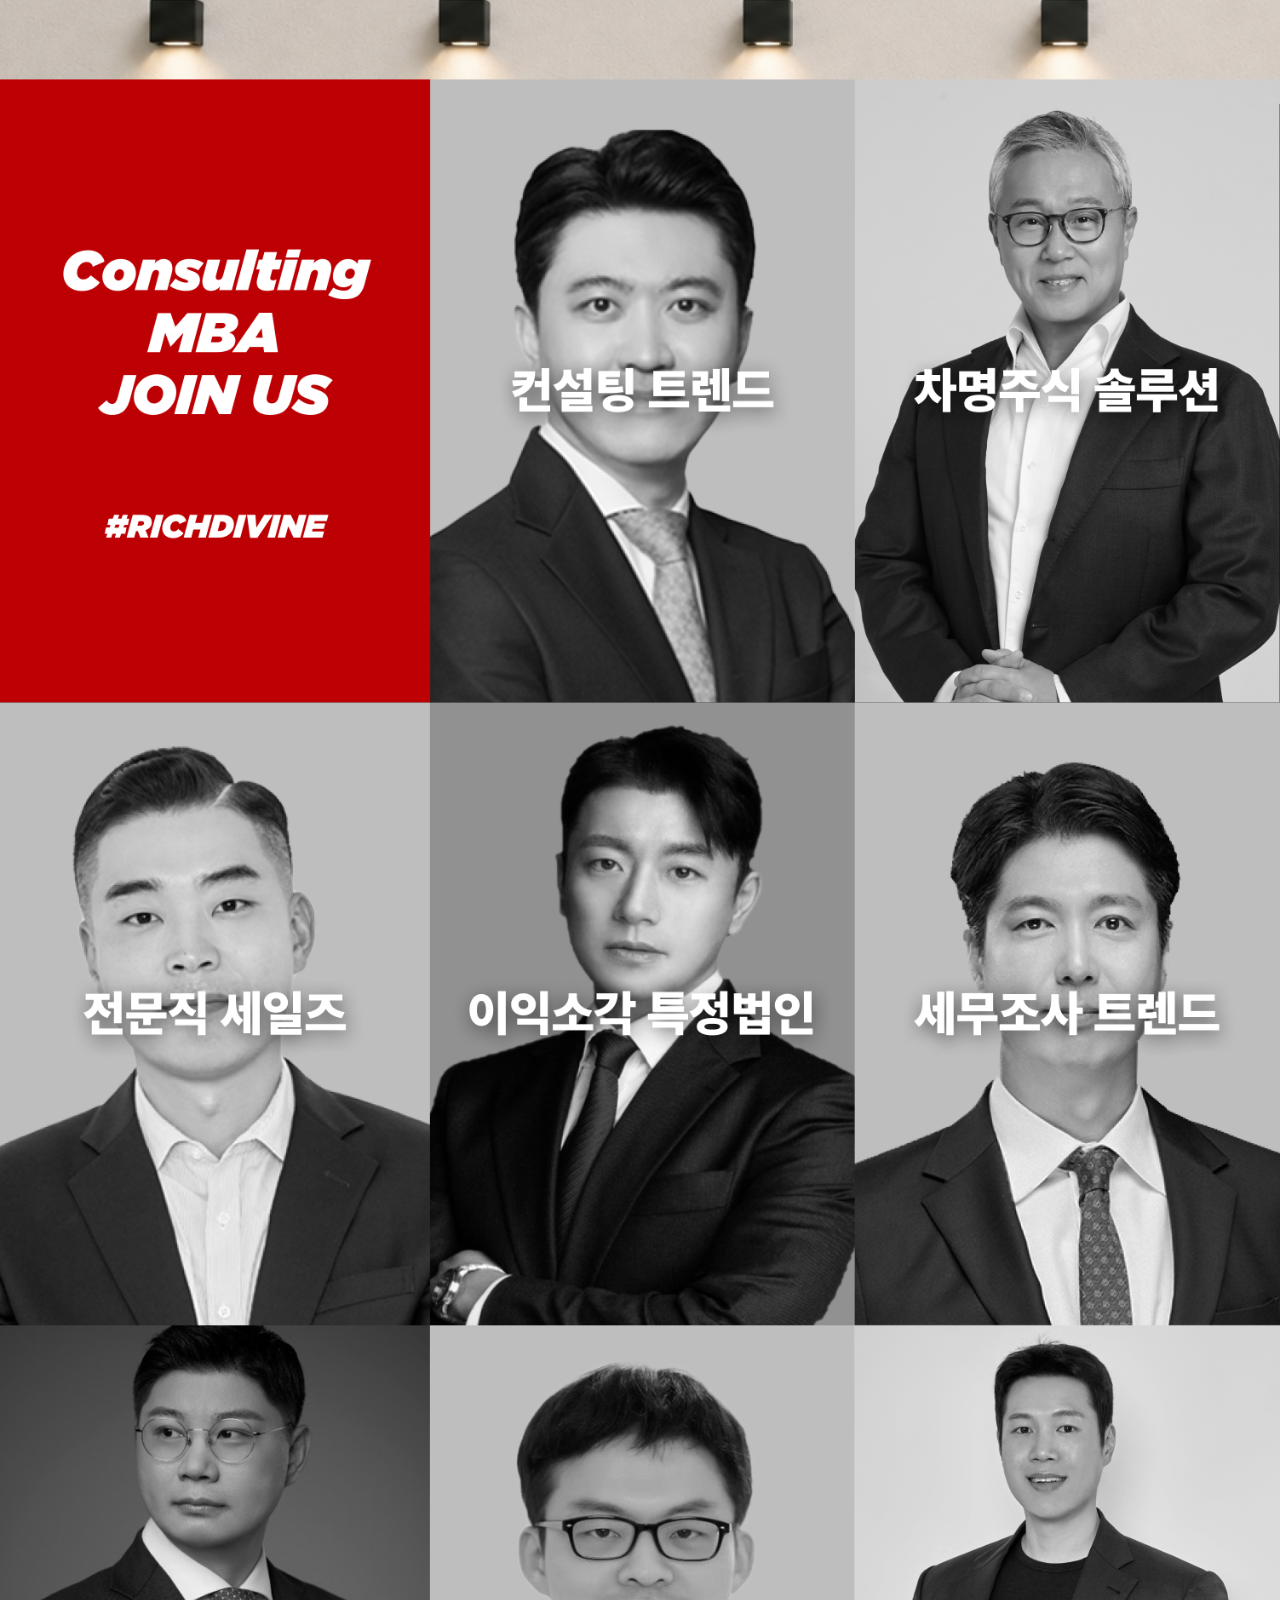
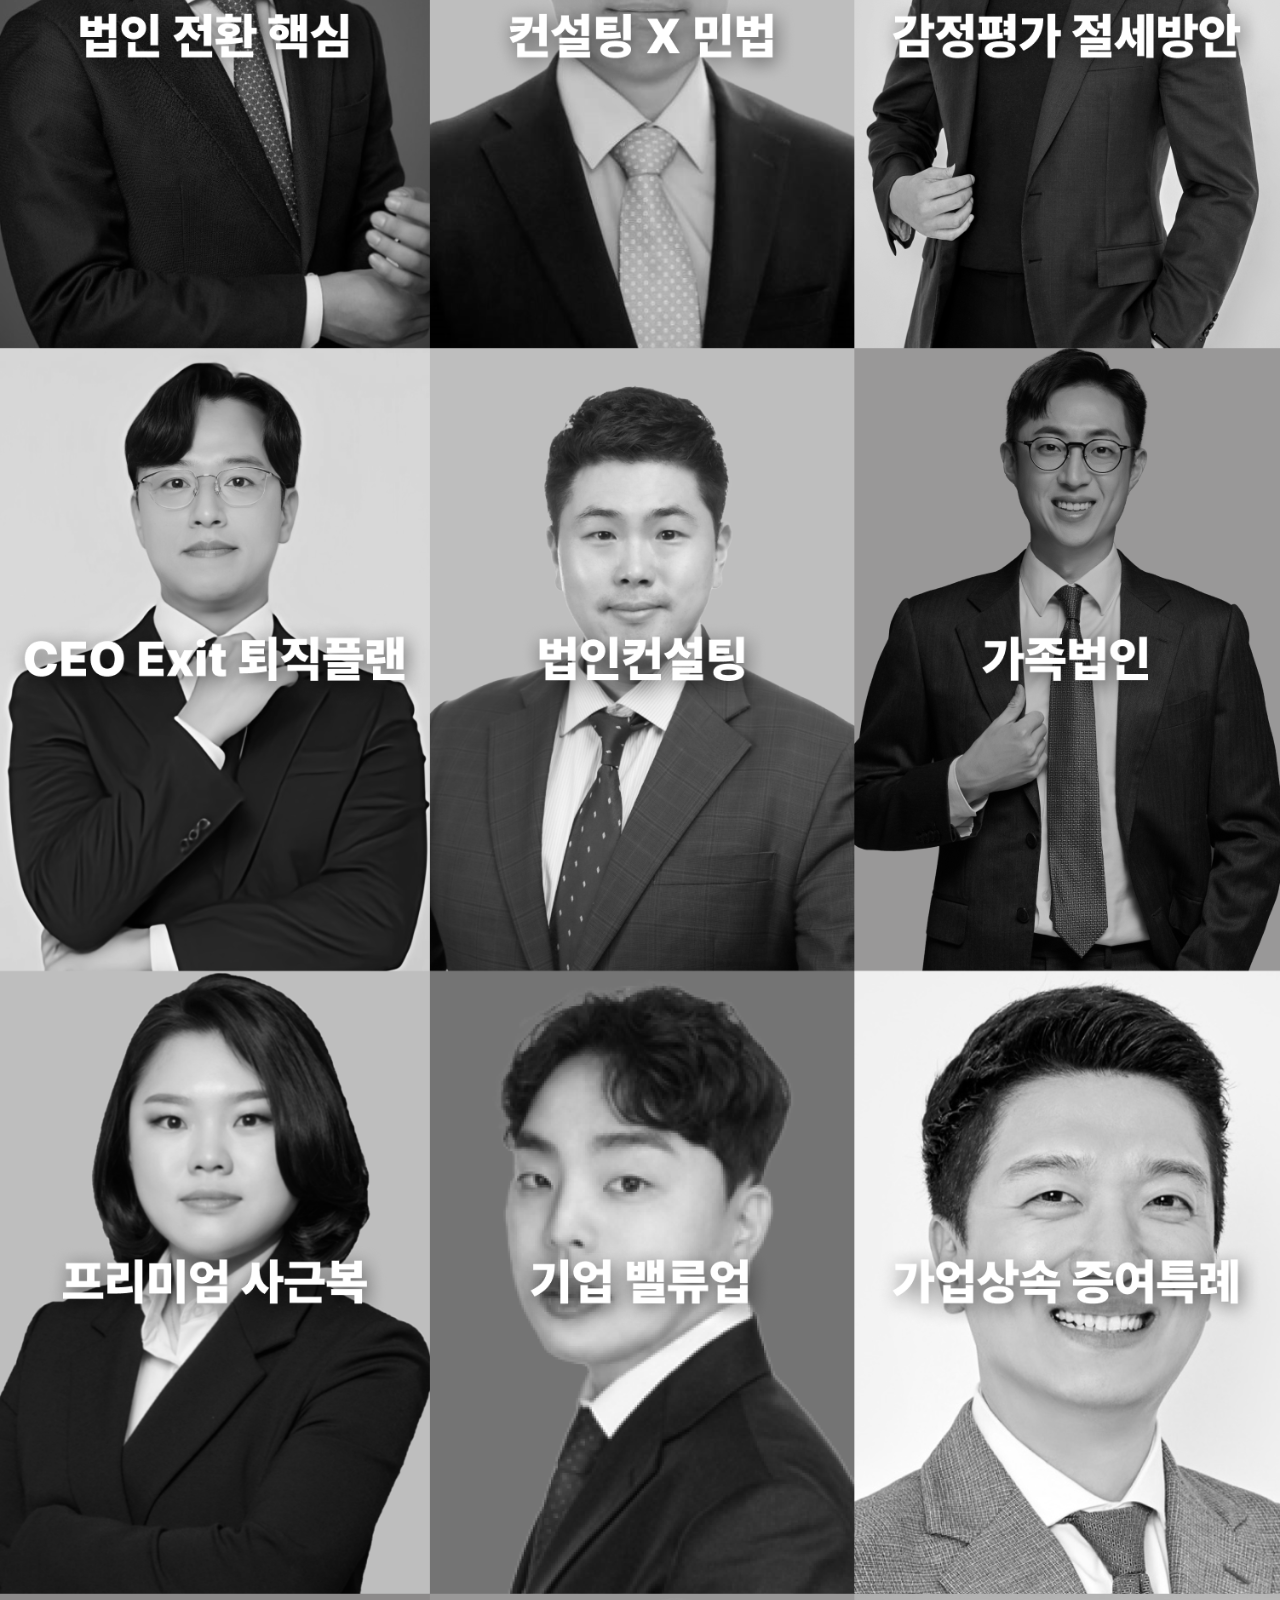
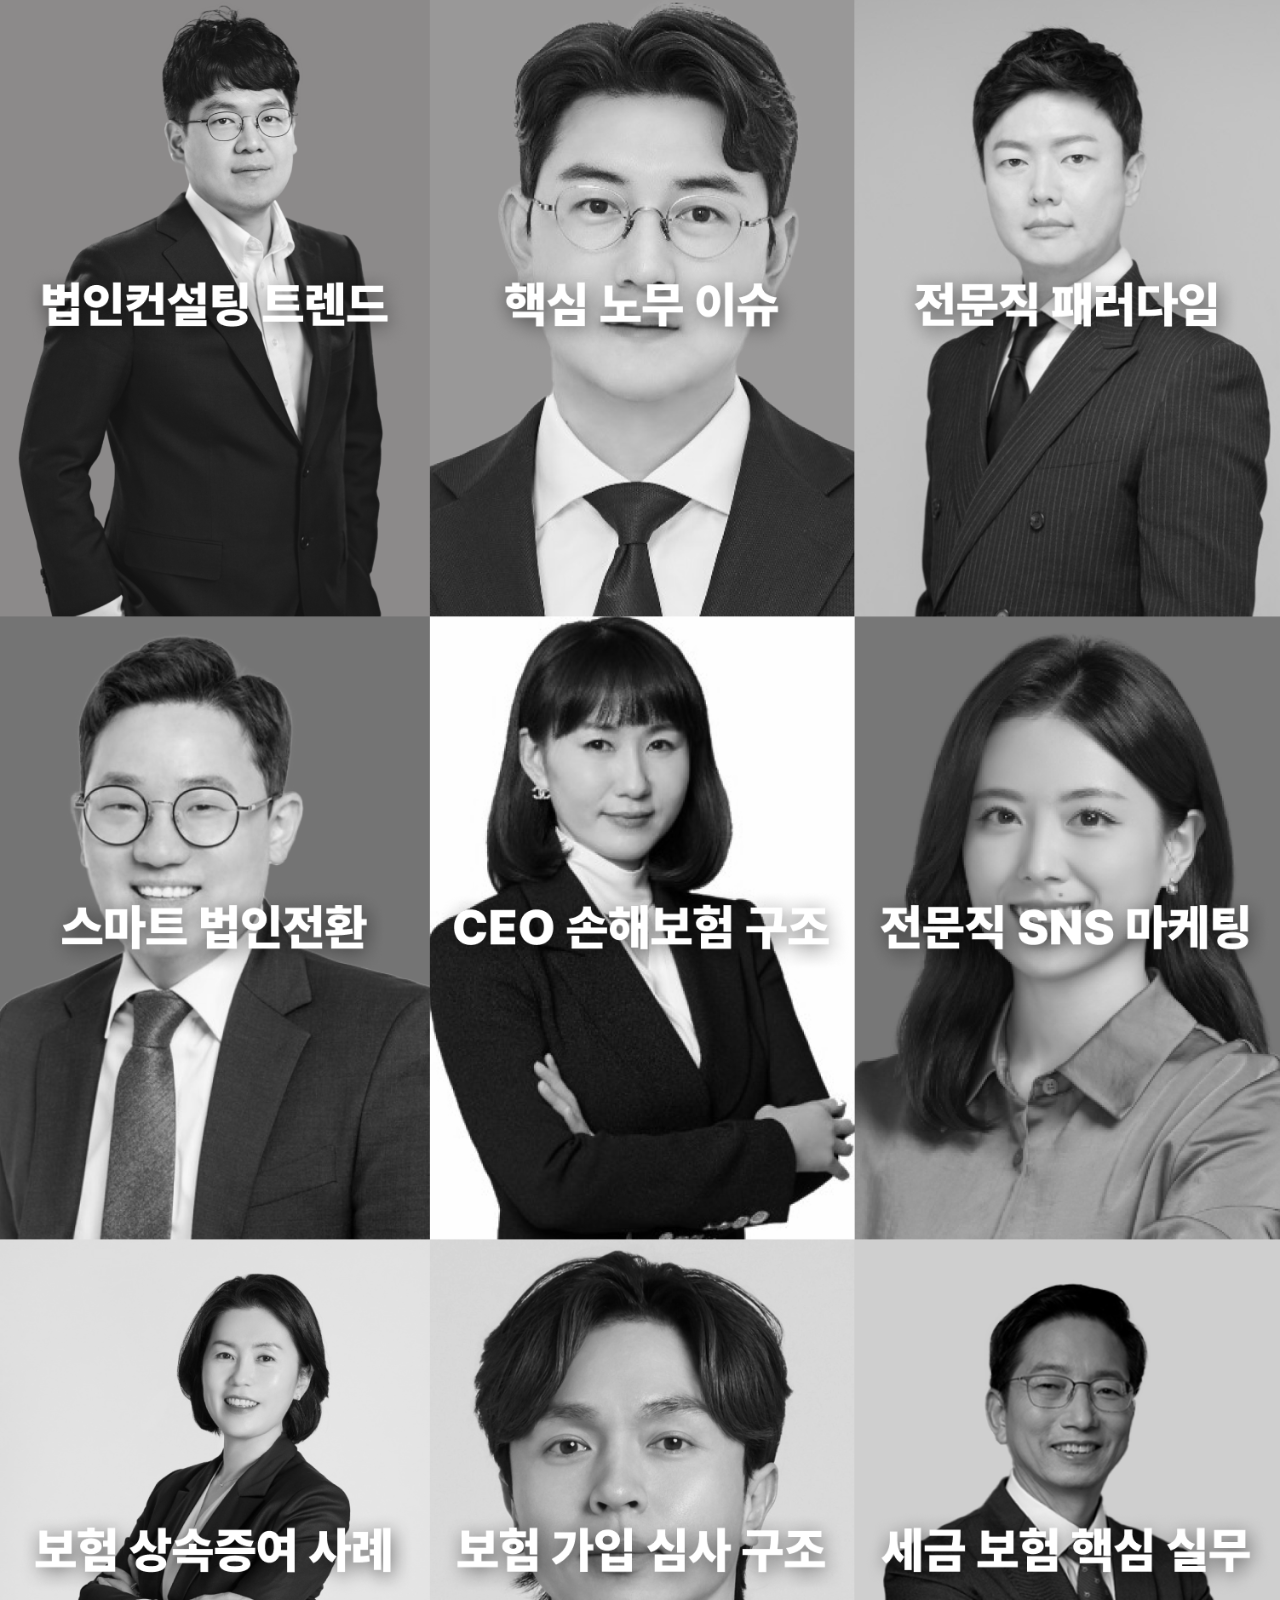
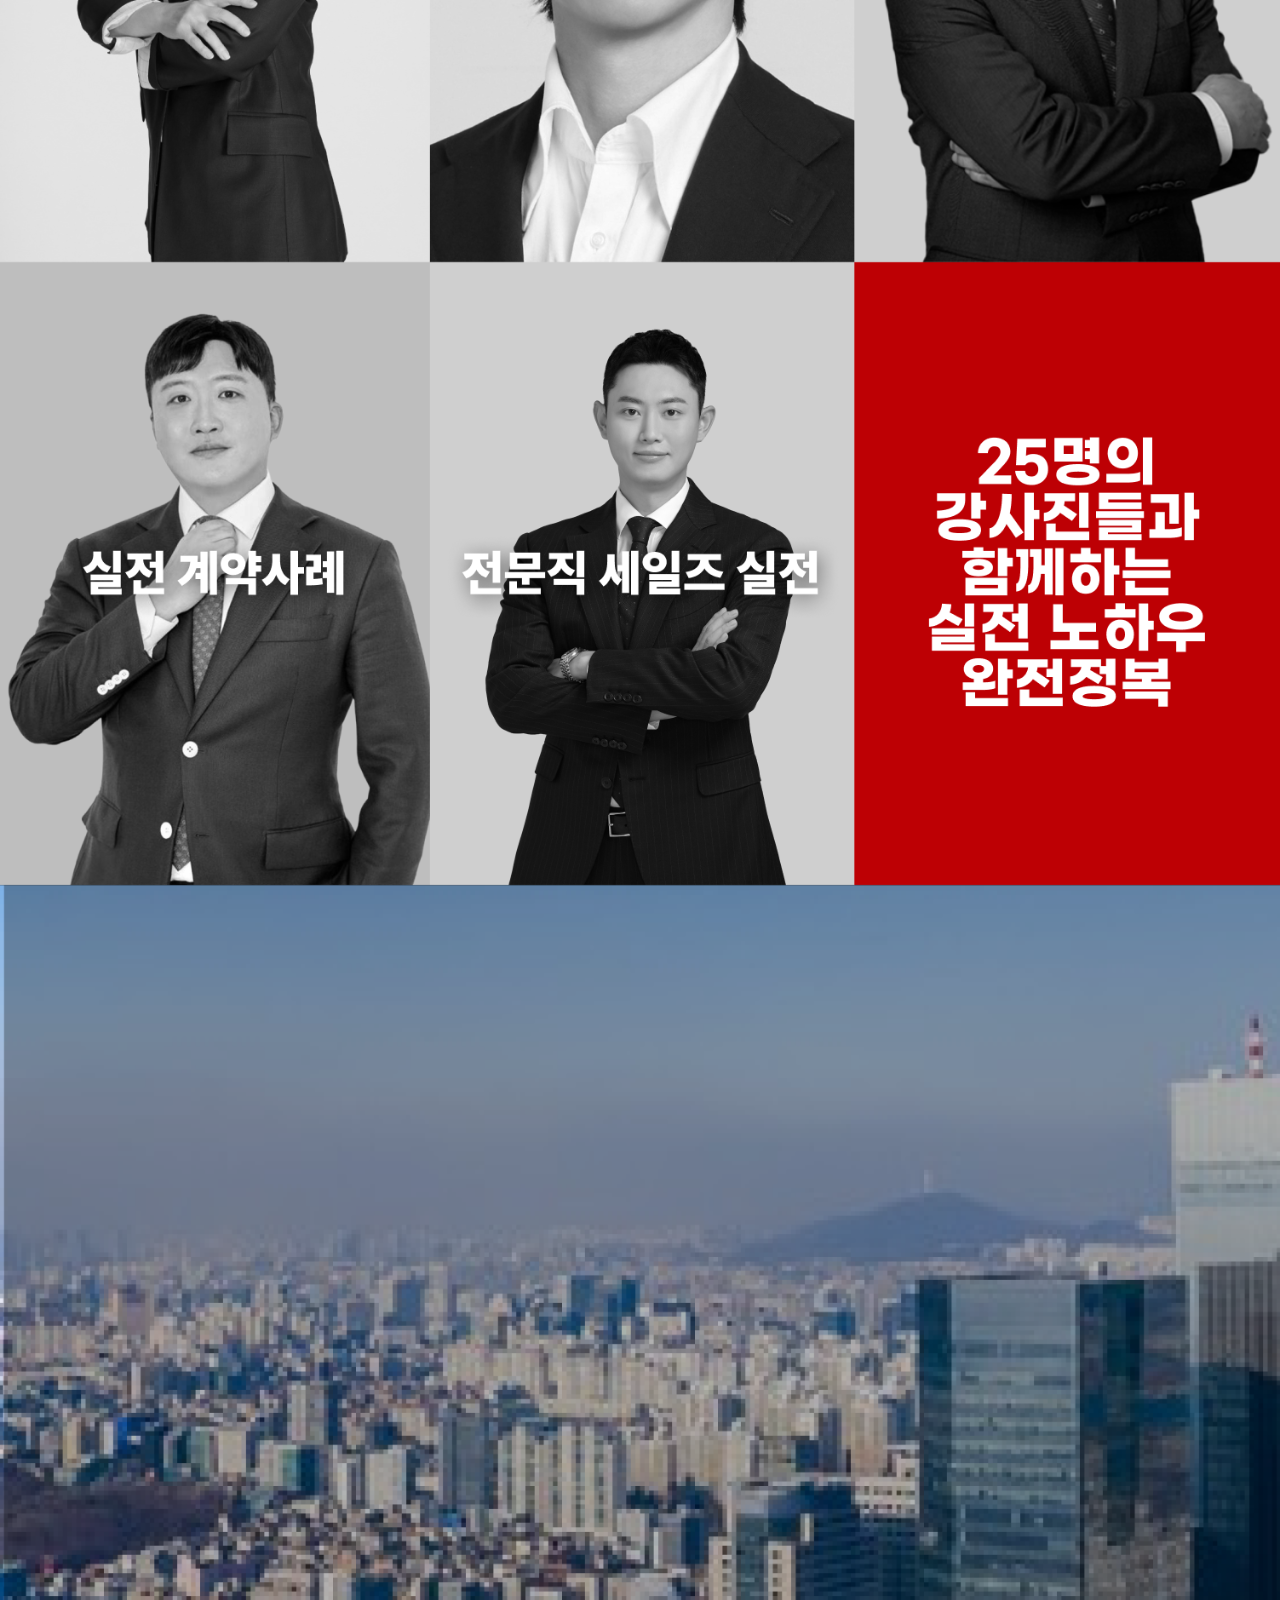
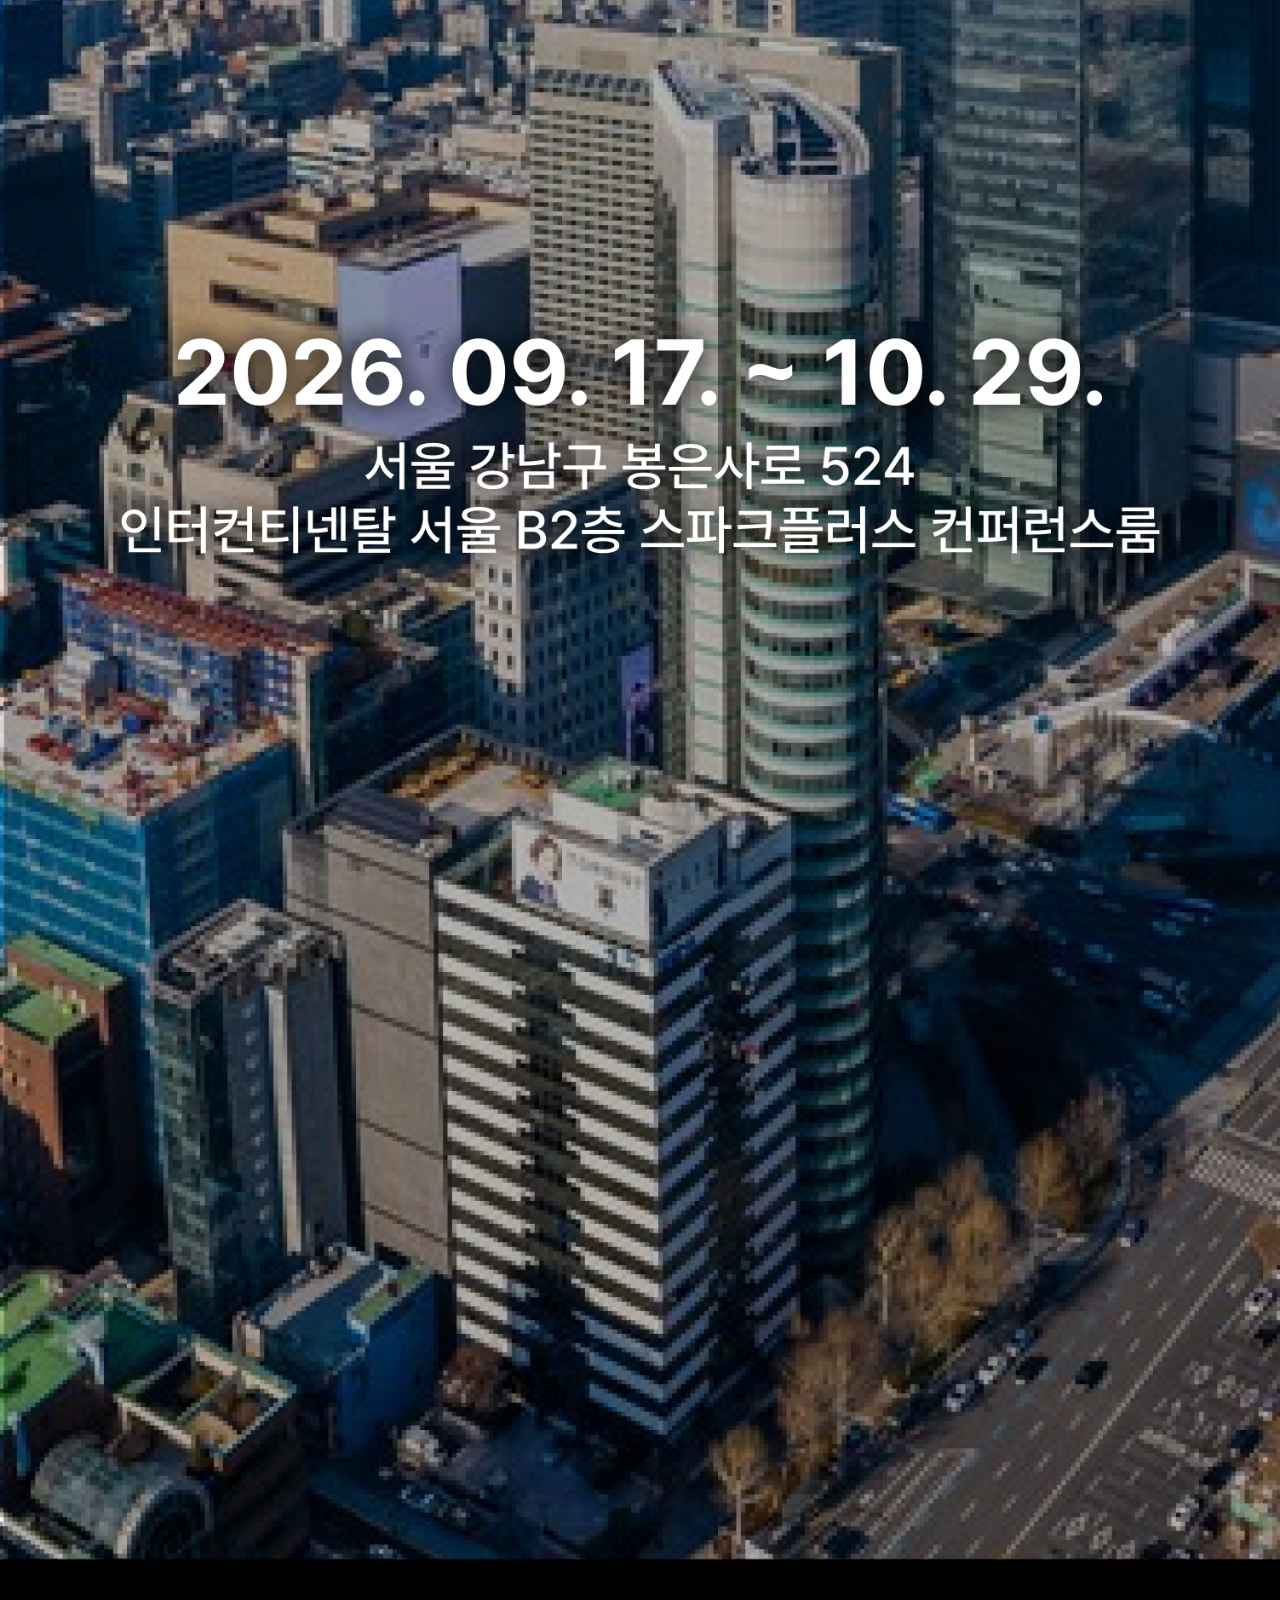
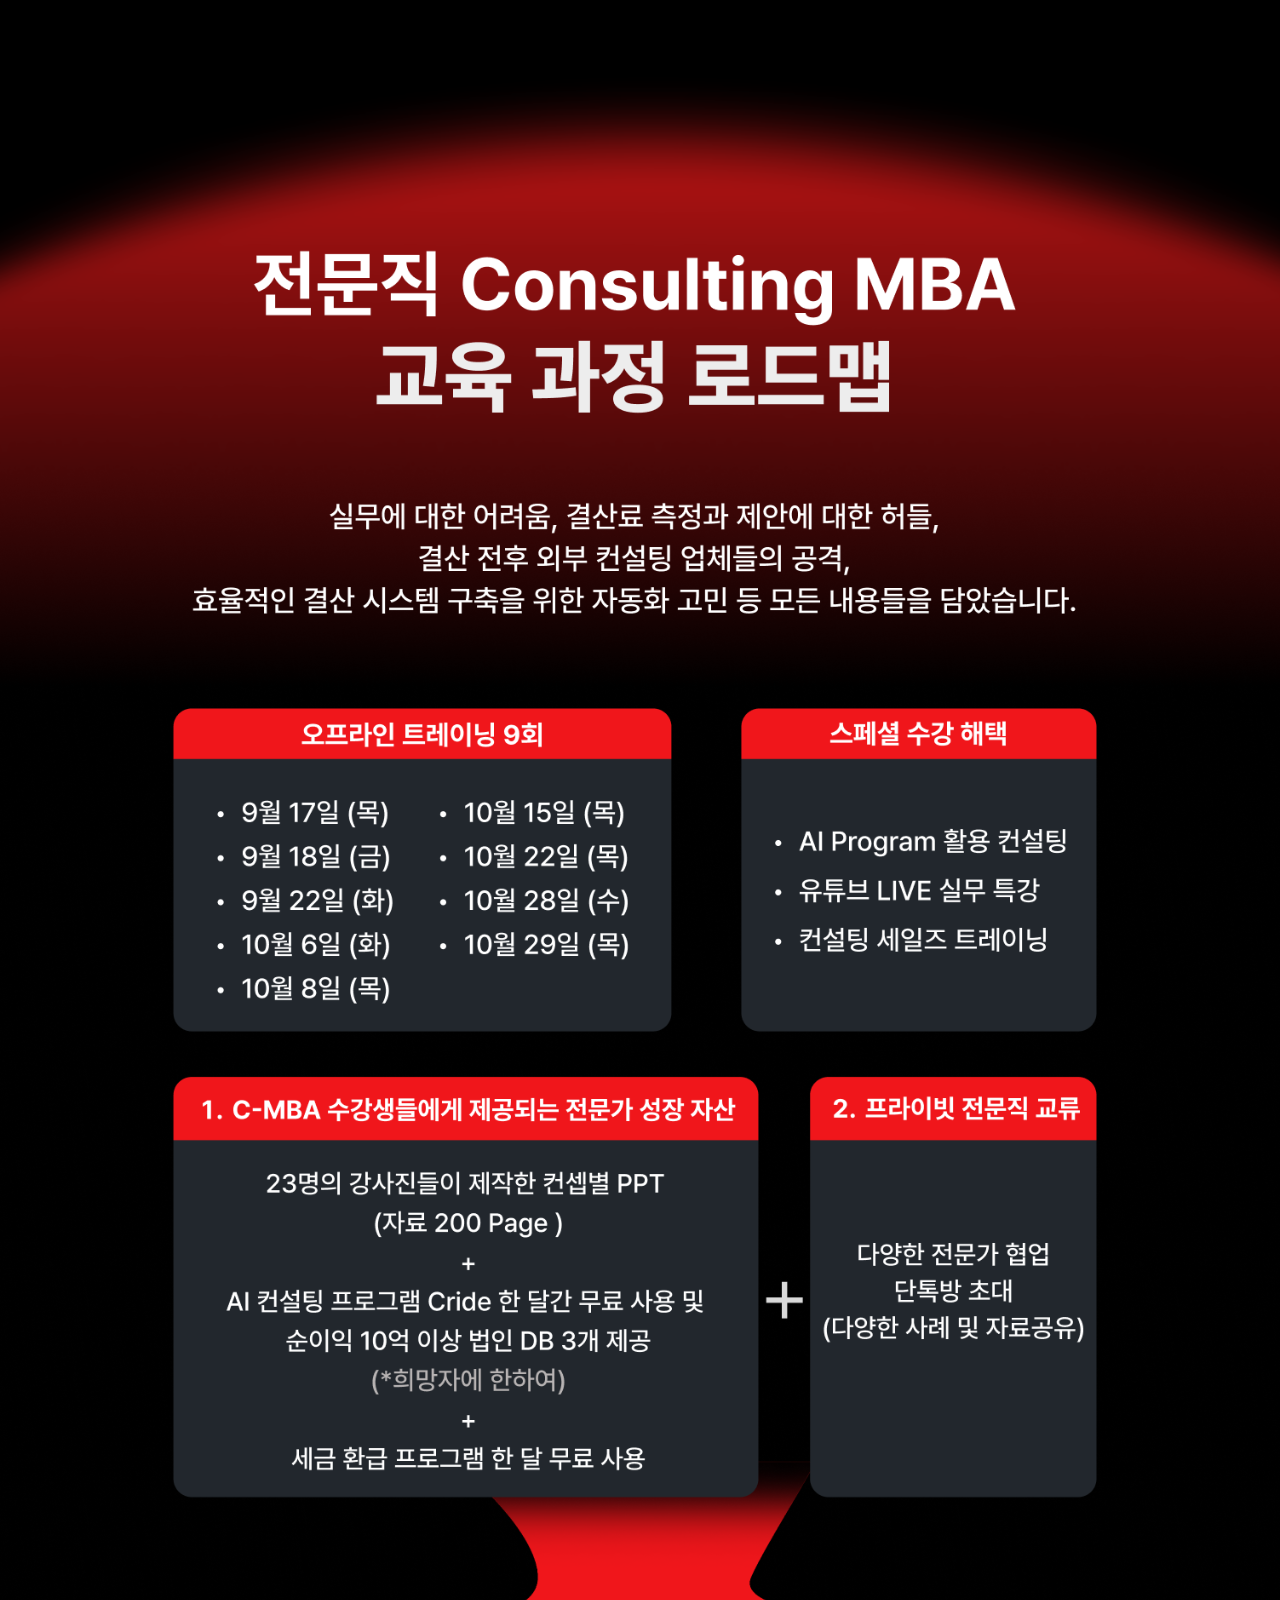
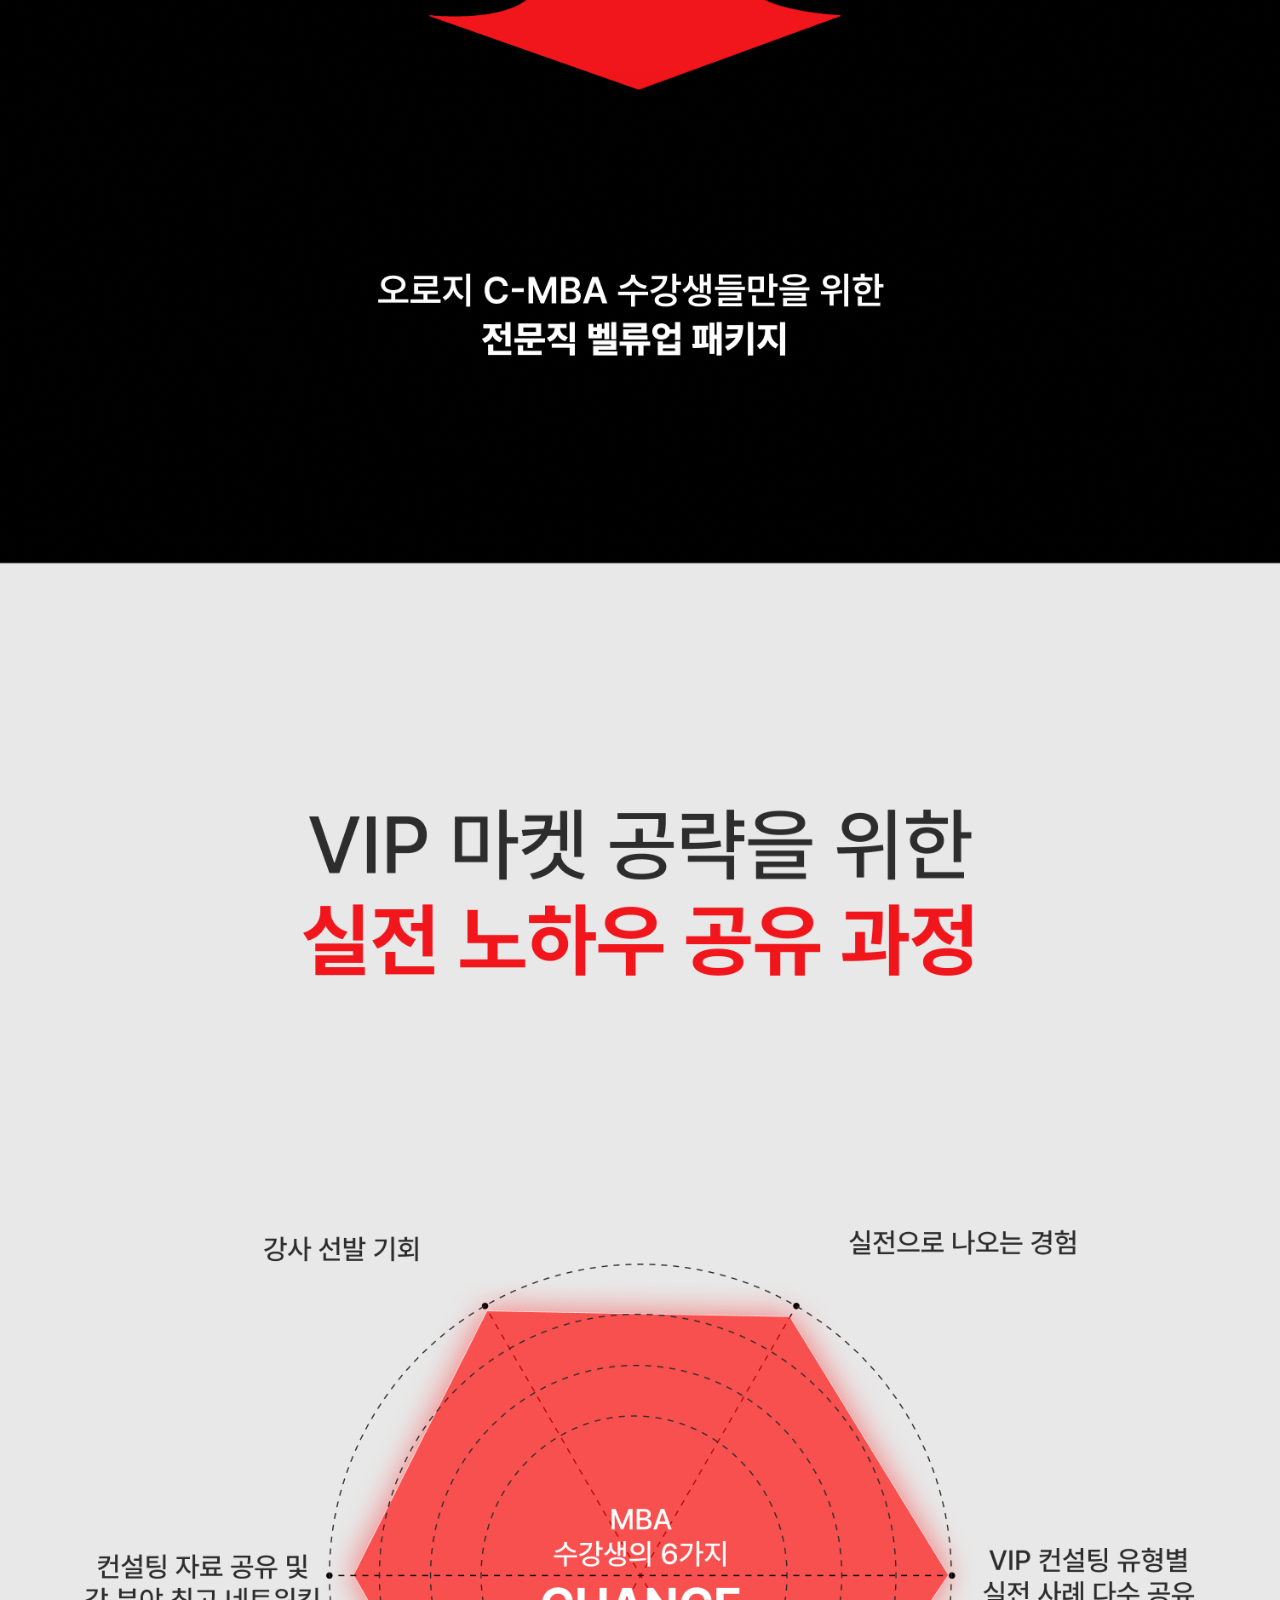
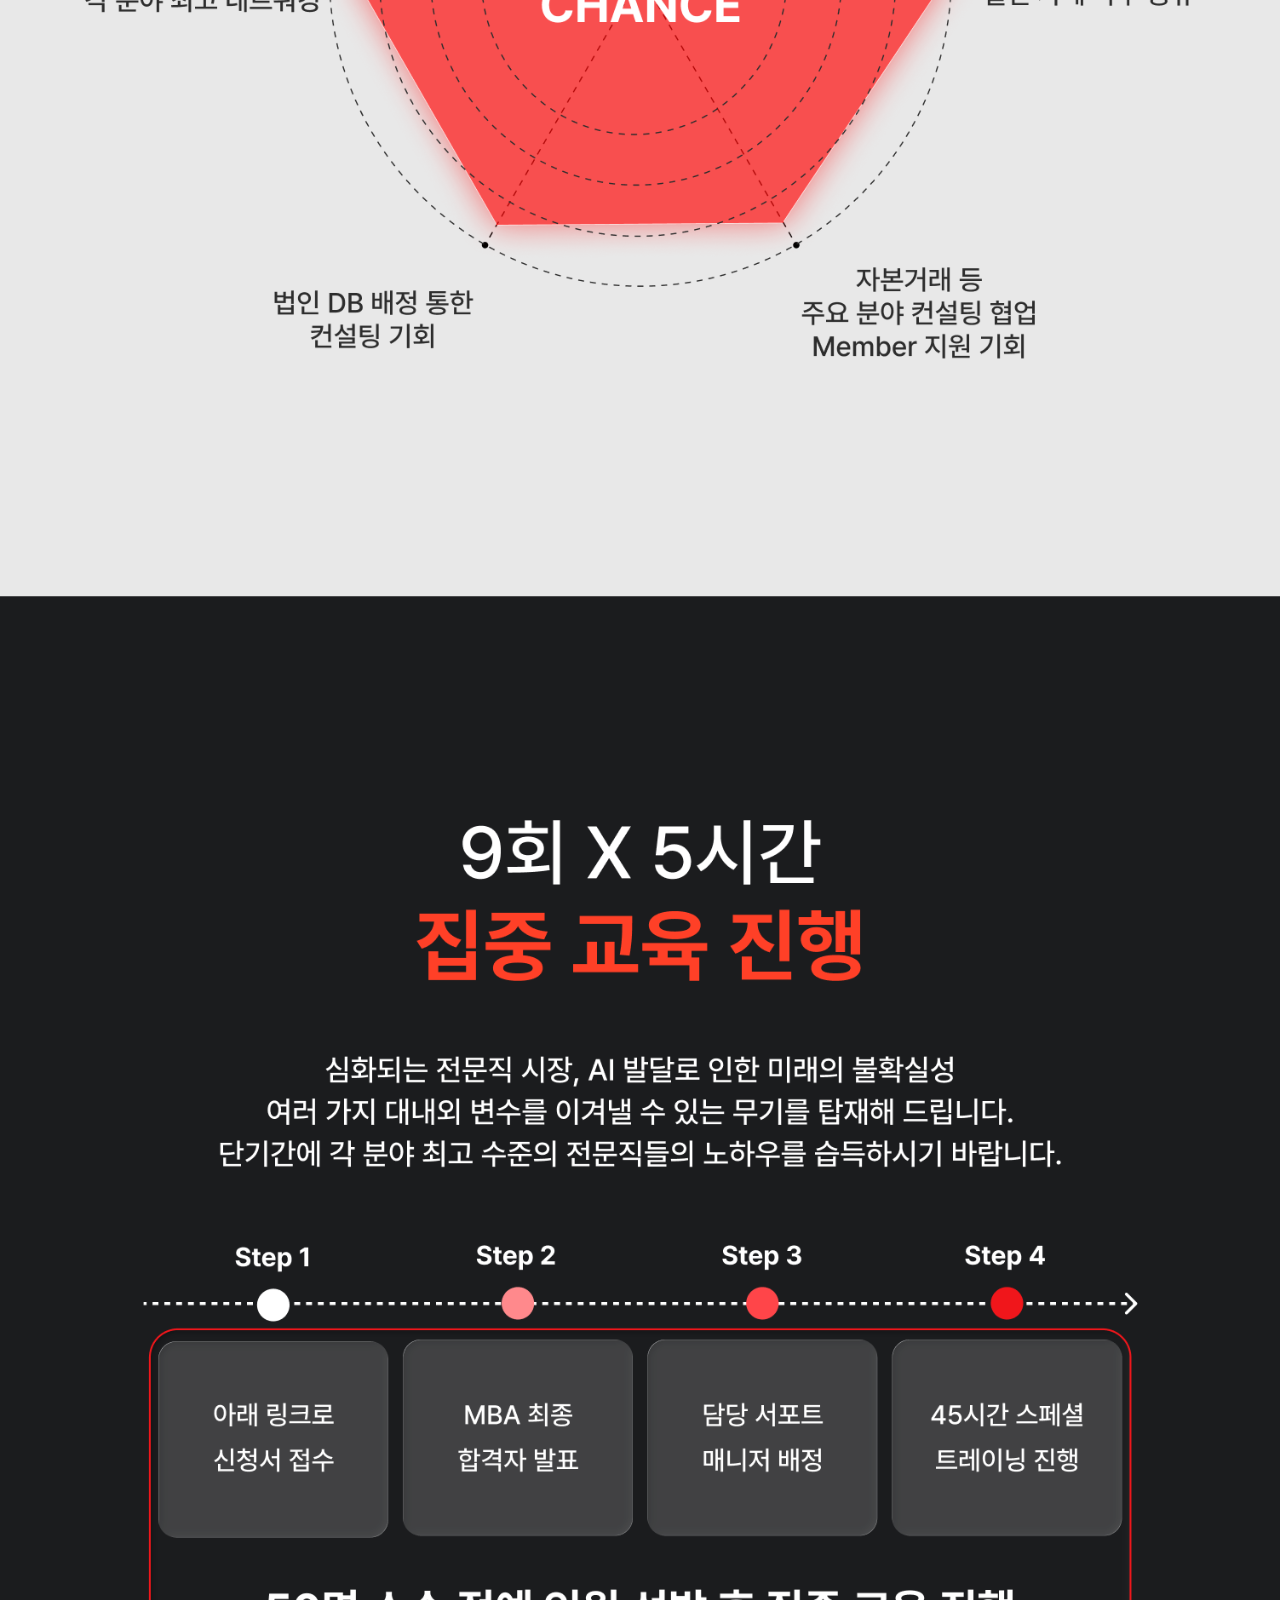
==== commit a019ca64: "Add files via upload" ====
--- a/index.html
+++ b/index.html
@@ -15,10 +15,16 @@
 <!-- ─────────────────────────  1) 캐스트 수평 스크롤  ───────────────────────── -->
 <section class="cast-carousel" id="cast" aria-label="라인업 캐스트">
   <div class="cast-carousel__sticky">
-    <div class="cast-carousel__container">
+    <!-- 이미지는 '전체가 보이는 상태'(폭 100%)를 기준 크기로 두고,
+         JS가 scale 로 확대해 화면을 채운 뒤 가로로 민다.
+         다 밀면 scale 을 1로 되돌려 전체가 드러난다. -->
+    <div class="cast-carousel__stage">
+      <!-- width/height 는 자리 예약용이다. 이게 없으면 이미지가 도착하기 전
+           JS가 높이 0을 재서 확대 배율을 1로 잡아버린다. -->
       <img class="cast-carousel__img"
            src="images/lineup-cast.png"
-           loading="eager" decoding="async"
+           width="6054" height="3407"
+           loading="eager" decoding="async" fetchpriority="high"
            alt="2026 하반기 라인업에 참여하는 세무사와 회계사들" />
     </div>
     <div class="cast-carousel__scroll-hint">
@@ -31,6 +37,7 @@
 <section class="lineup-full" id="full" aria-label="전체 라인업">
   <img class="lineup-full__img"
        src="images/lineup-full.png"
+       width="1503" height="32768"
        loading="lazy" decoding="async"
        alt="2026 하반기 라인업 전체 페이지" />
 </section>
--- a/style.css
+++ b/style.css
@@ -82,32 +82,42 @@
   100% { opacity: 1; }
 }
 
-.cast-carousel__container {
+/* 이미지를 올려 놓는 무대.
+   여기 담긴 이미지의 '기준 크기'가 곧 마지막에 보여줄 전체 모습이다.
+   위쪽에 붙여 두는 이유: 축소될 때 남는 여백이 전부 아래로 몰려야
+   그 자리를 아래 이미지가 올라와 메울 수 있다. */
+.cast-carousel__stage {
+  position: absolute;
+  inset: 0;
   display: flex;
-  height: 100%;
-  transform: translate3d(0, 0, 0);
-  will-change: transform;
-  align-items: stretch;
+  align-items: flex-start;
+  justify-content: center;
 }
 
 .cast-carousel__img {
-  flex-shrink: 0;
-  height: 100%;
-  width: auto;
-  /* 리셋의 img{max-width:100%}가 이미지를 화면 폭으로 눌러버리면
-     넘치는 폭이 0이 되어 가로로 밀 거리가 사라진다. 반드시 풀어줄 것. */
+  /* 기준 = 폭 100%(=화면 폭), 높이는 원본 비율대로.
+     이 상태가 scale(1) 이고, 이미지가 16:9면 그대로 16:9 레터박스가 된다. */
+  width: 100%;
+  height: auto;
   max-width: none;
   display: block;
+  /* 윗변을 고정한 채 줄어든다 (무대의 flex-start 와 짝) */
+  transform-origin: 50% 0;
+  will-change: transform;
 }
 
 /* =========================================================
    2) 풀 페이지 랜딩
    ========================================================= */
+/* 메인이 축소되며 아래에 생기는 여백만큼 통째로 끌어올린다.
+   --shift 는 JS가 매 프레임 갱신하고, margin-bottom 의 음수값은
+   그만큼 짧아진 문서 높이를 맞추기 위해 measure() 가 한 번만 넣는다. */
 .lineup-full {
   position: relative;
   width: 100%;
   overflow: hidden;
   background: var(--navy-800);
+  transform: translate3d(0, var(--shift, 0px), 0);
 }
 
 .lineup-full__img {
@@ -127,10 +137,13 @@
     animation-iteration-count: 1 !important;
     transition-duration: .001ms !important;
   }
-  .cast-carousel__img { opacity: 1 !important; }
   .cast-carousel__scroll-hint { opacity: 1 !important; }
-  /* 가로 이동을 하지 않으므로 트랙을 한 화면으로 줄이고 가로 스크롤로 대체한다 */
+  /* 확대도 이동도 하지 않는다. scale(1) = 이미지 전체가 보이는 상태라
+     별도 대체 화면 없이 곧바로 최종 모습만 보여주면 된다. */
   .cast-carousel { height: auto !important; }
-  .cast-carousel__sticky { position: static; overflow-x: auto; }
-  .cast-carousel__container { transform: none !important; }
+  .cast-carousel__sticky { position: static; height: auto; }
+  .cast-carousel__stage { position: static; }
+  .cast-carousel__img { transform: none !important; }
+  /* 여백이 생기지 않으므로 끌어올릴 것도 없다 */
+  .lineup-full { transform: none !important; margin-top: 0 !important; }
 }
